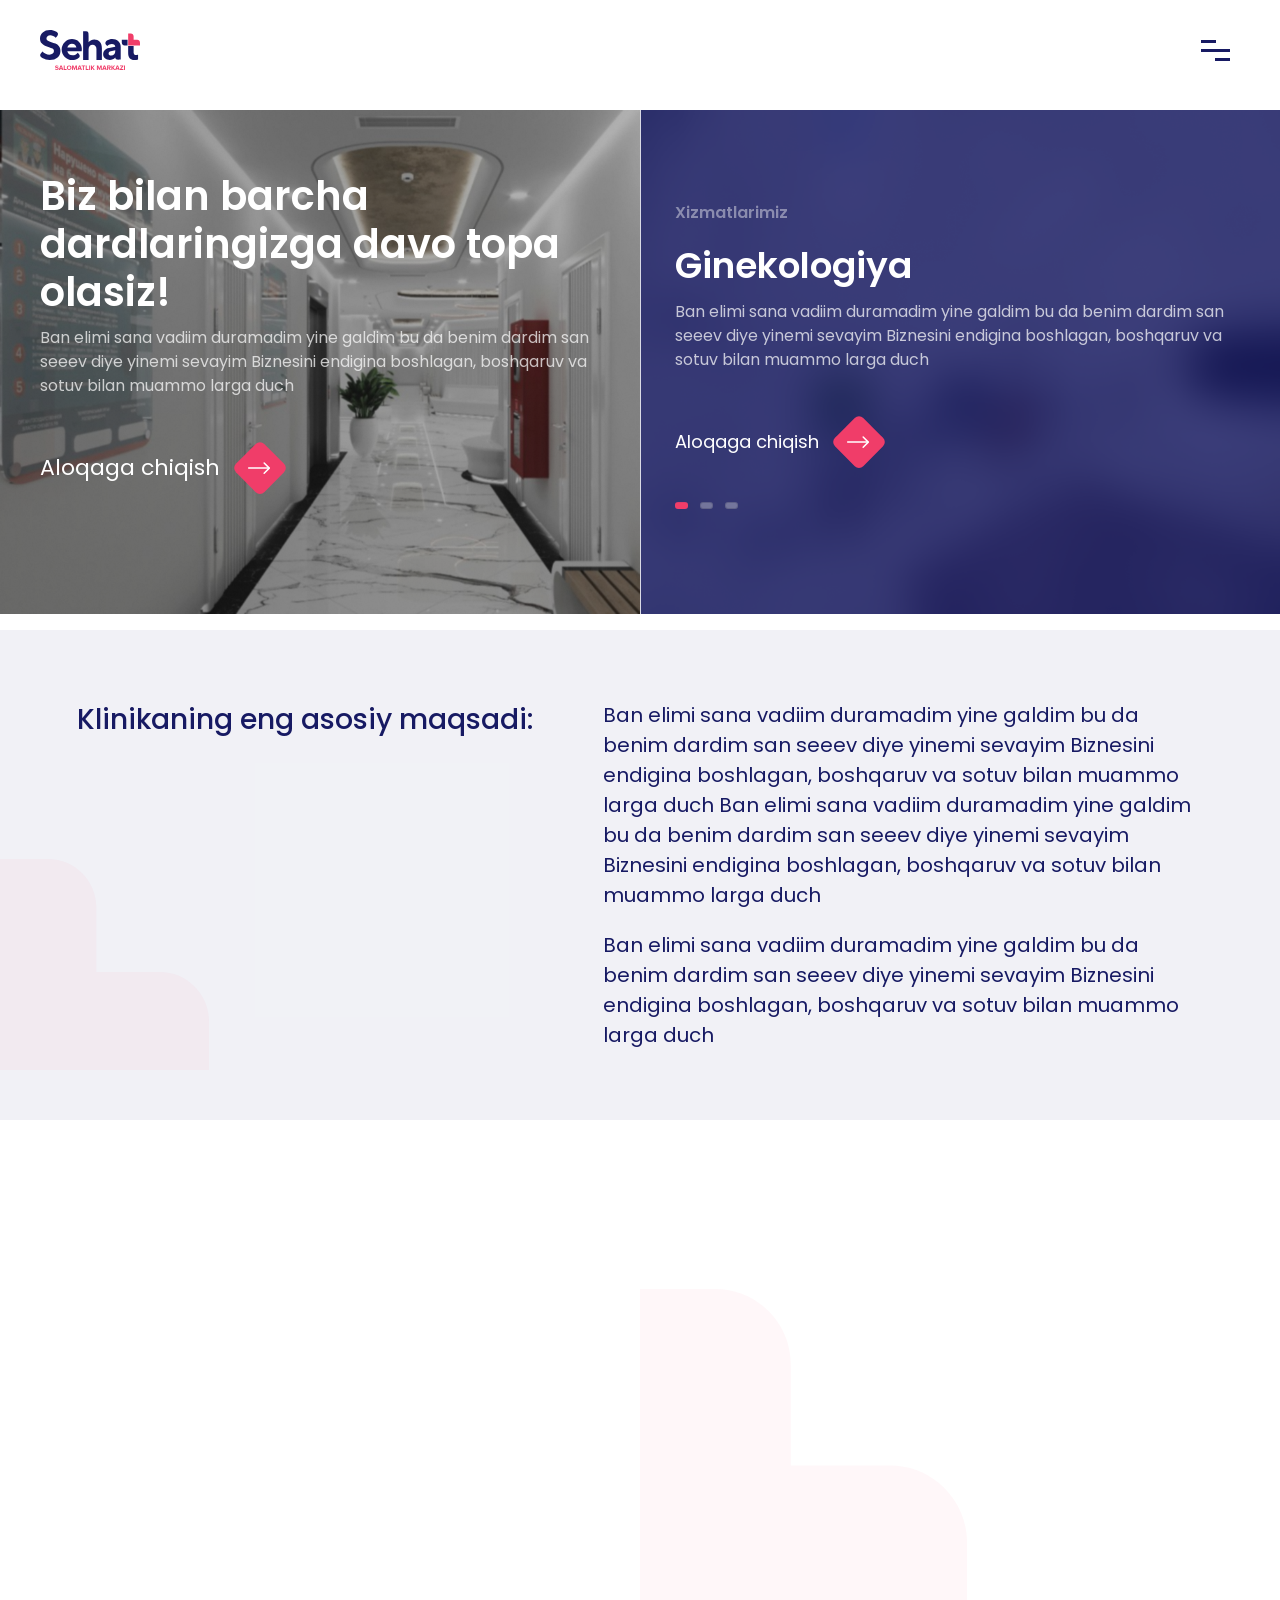
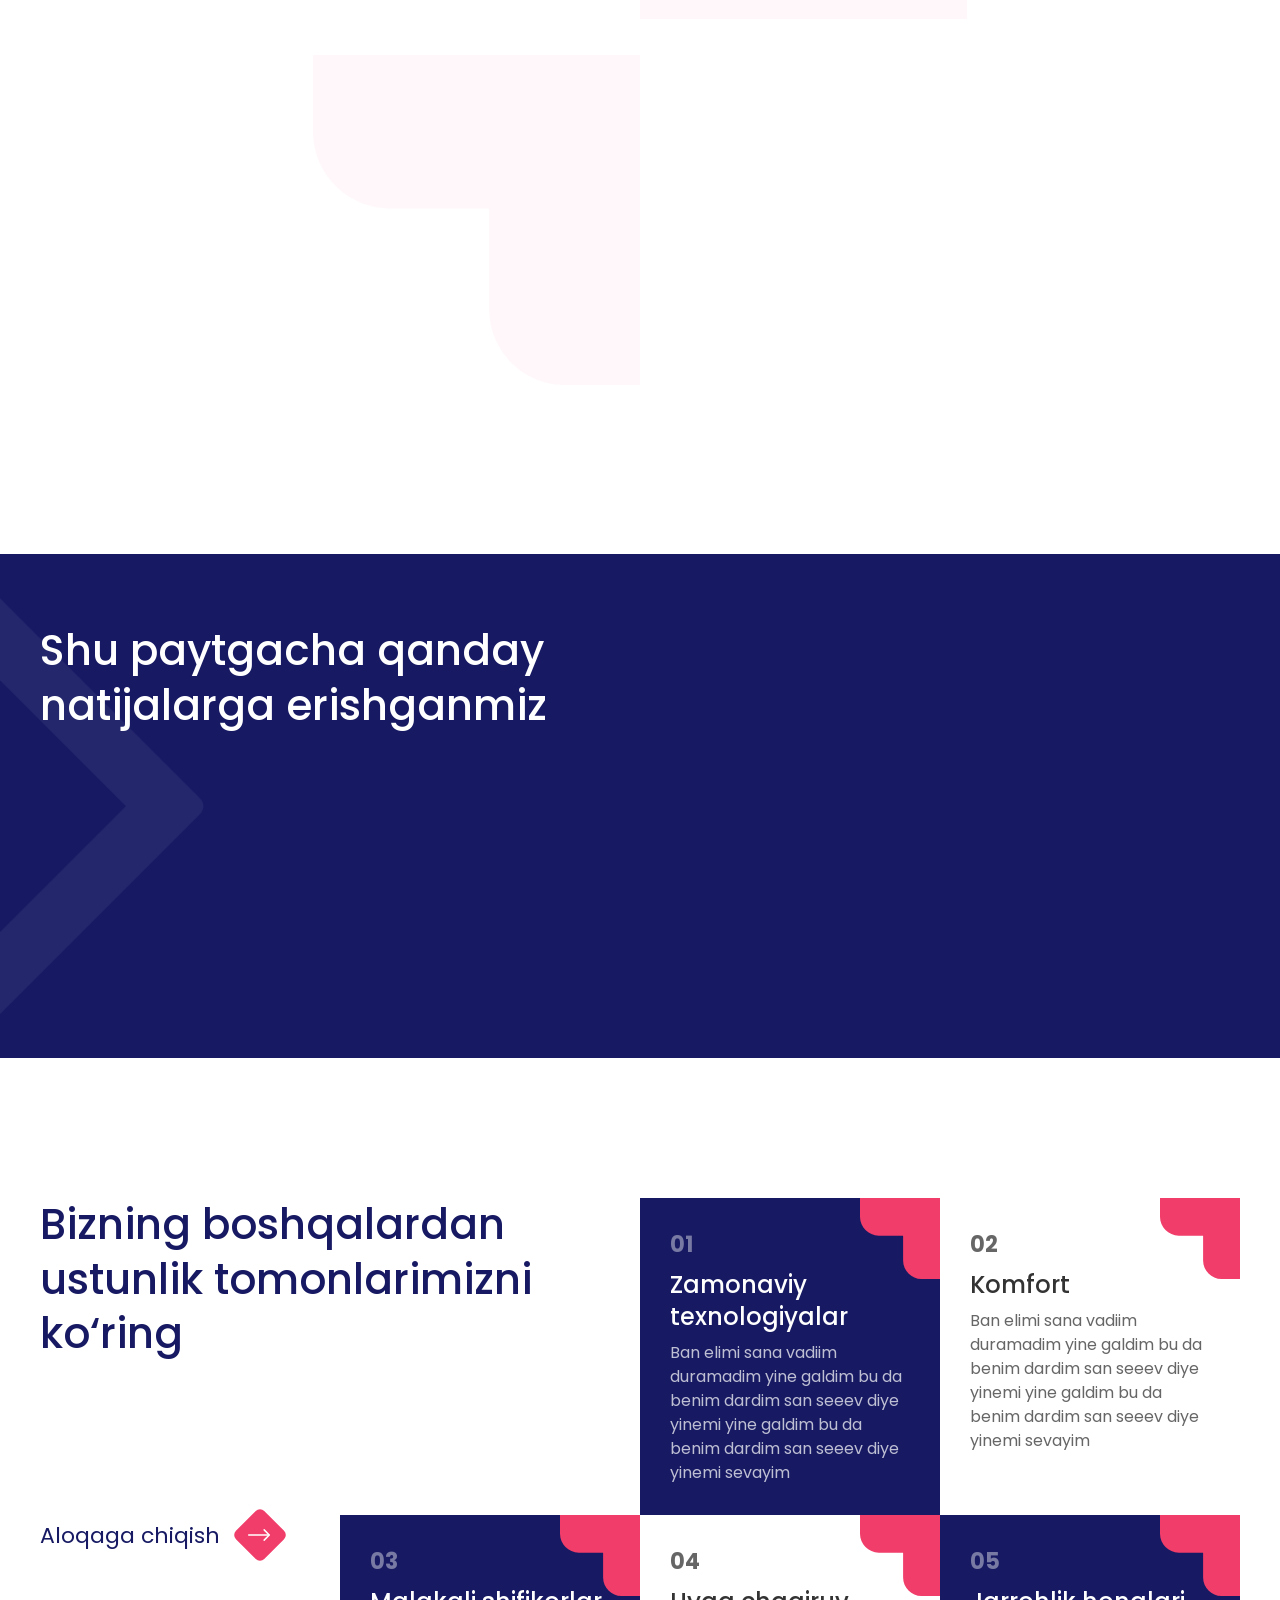
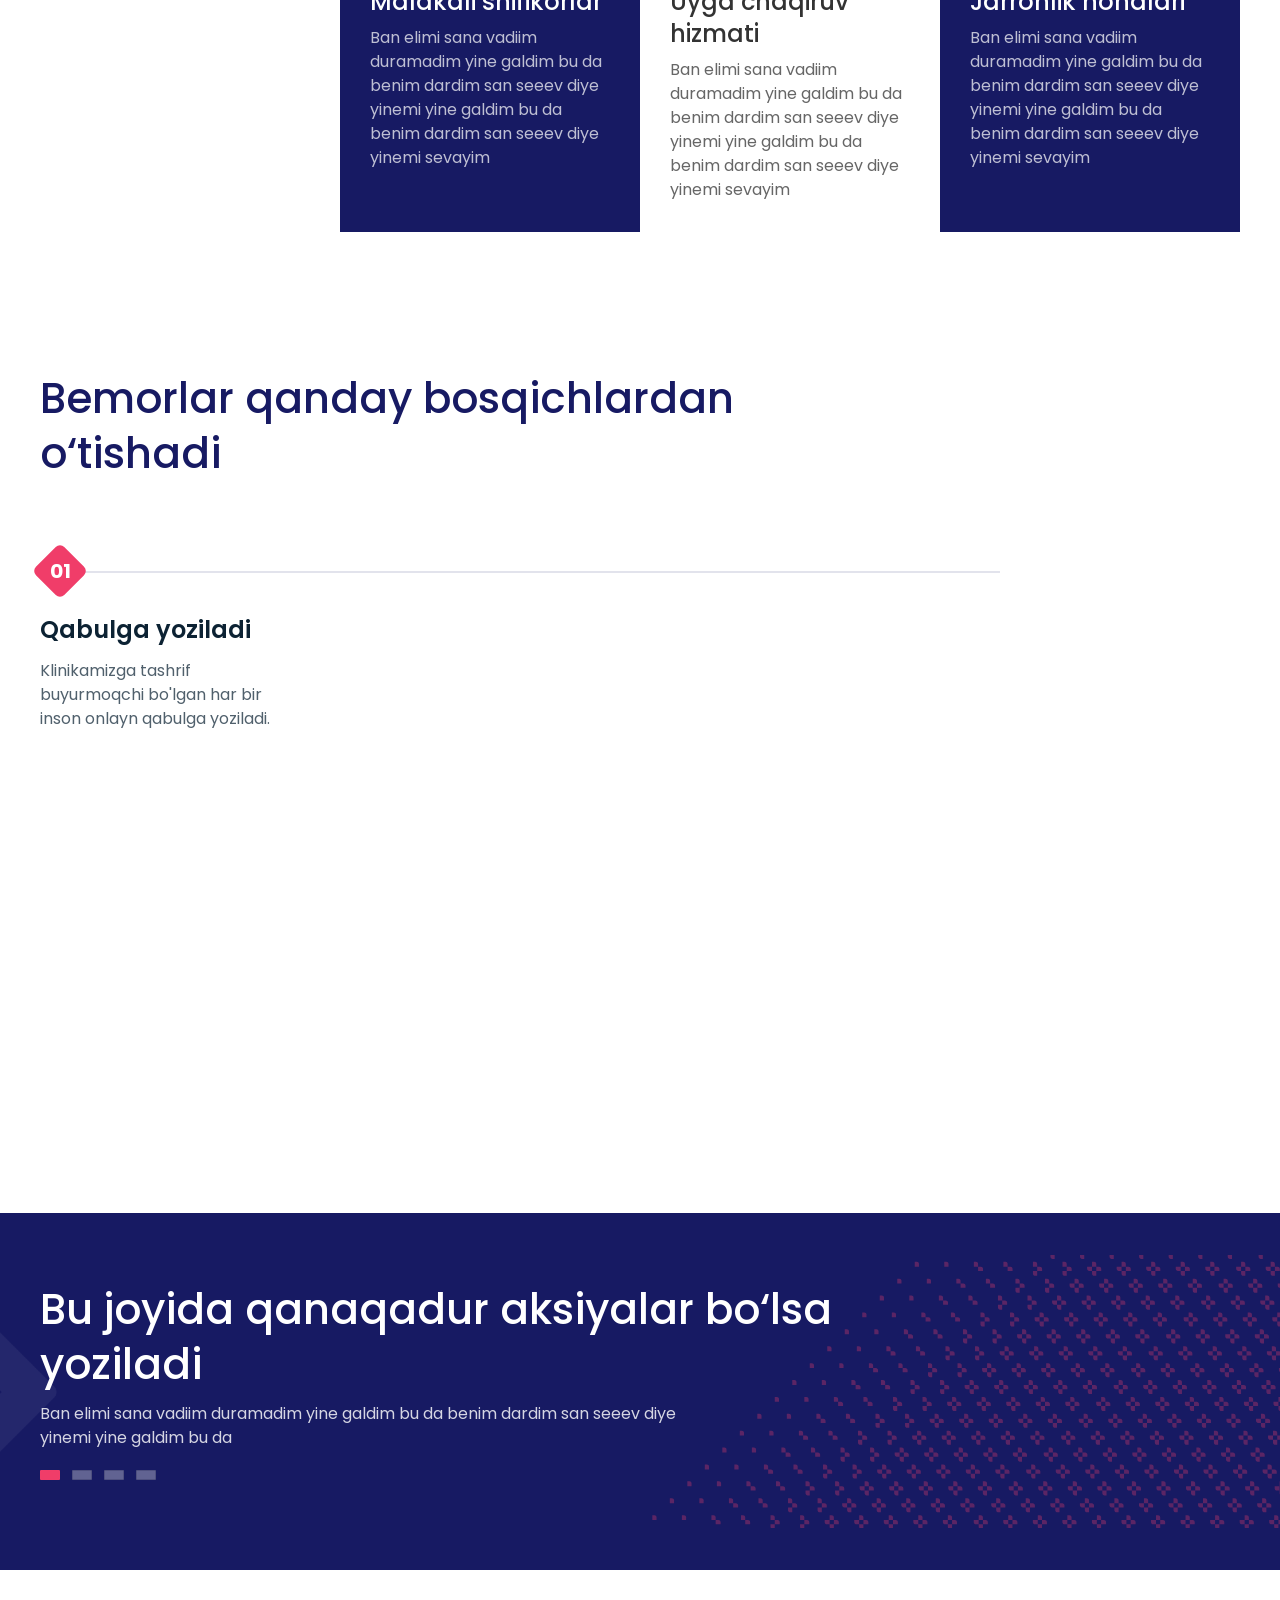
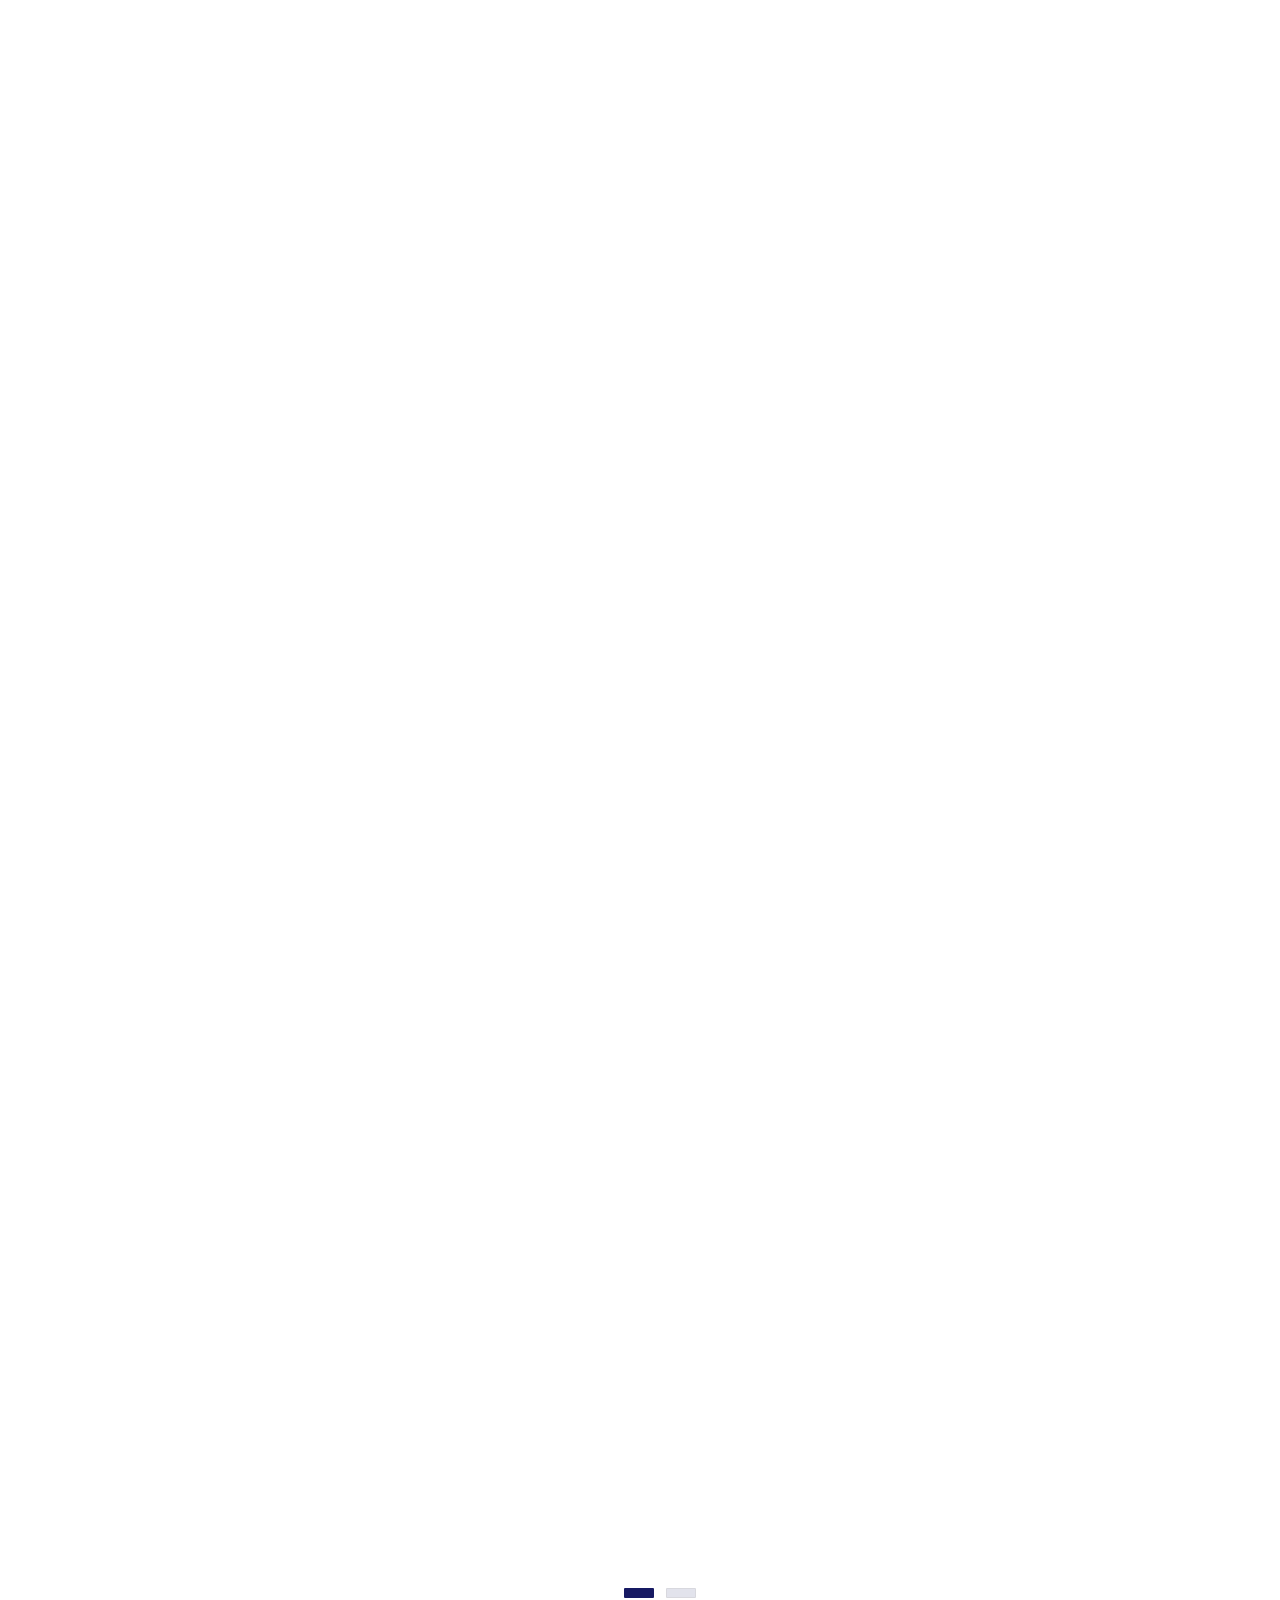
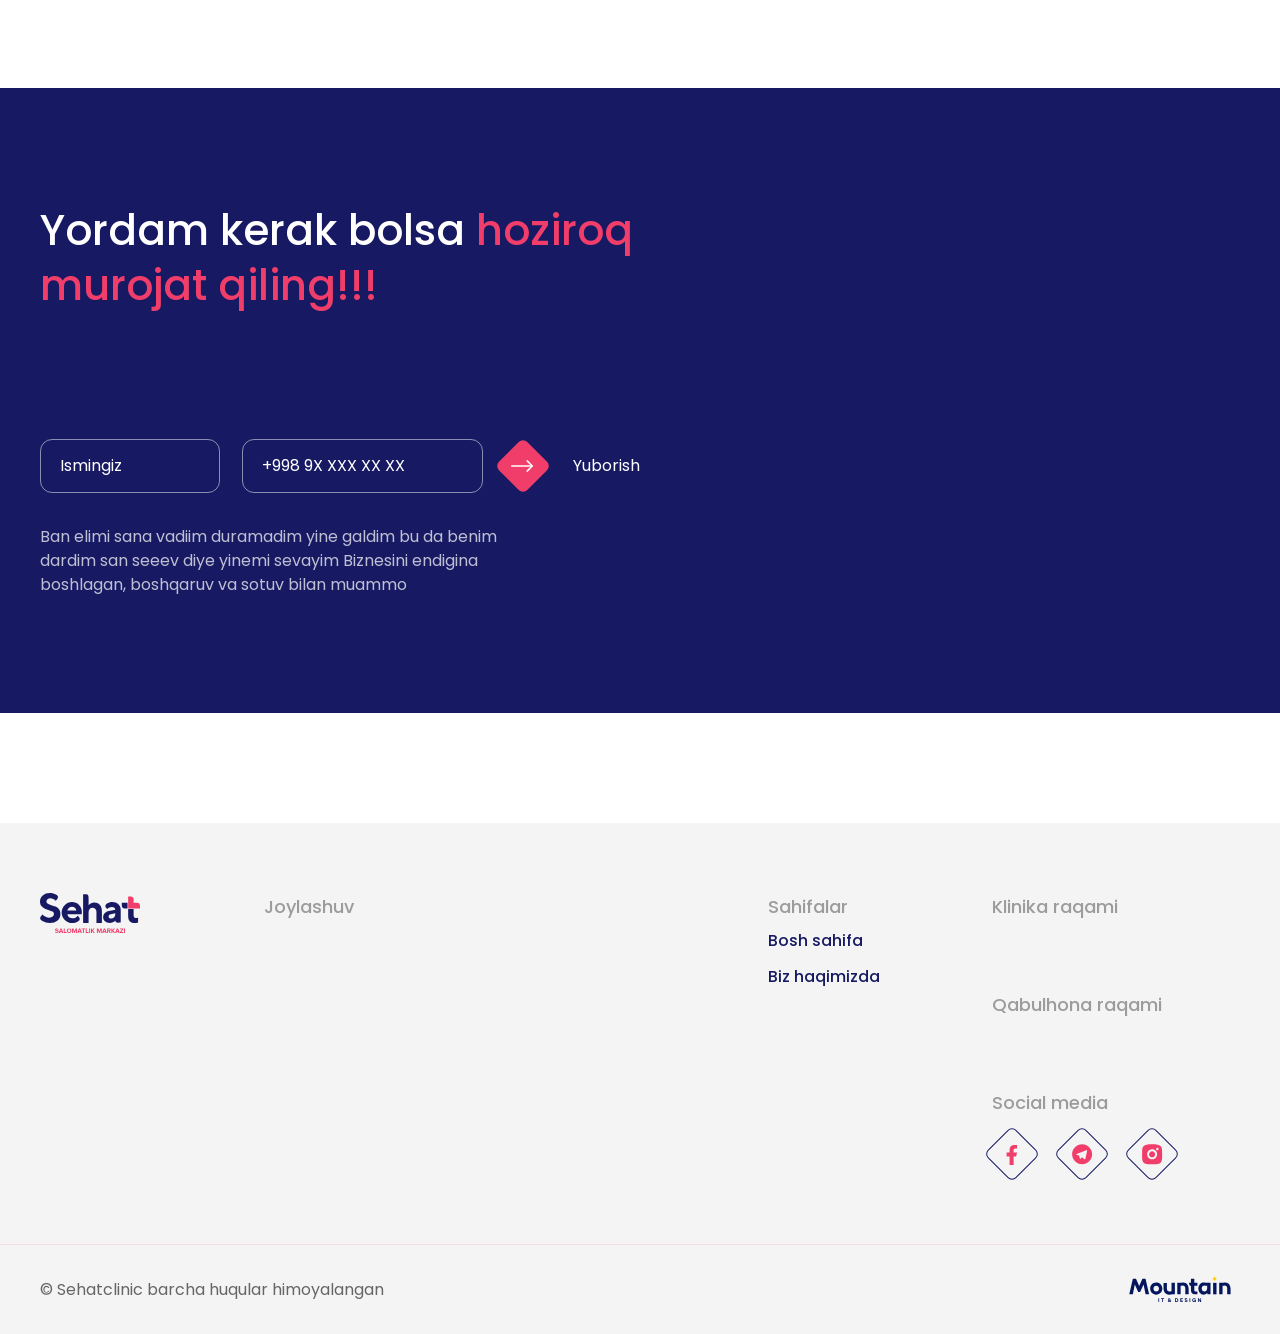
==== index.html @ 2d32bf68 "Added" ====
<!DOCTYPE html>
<html lang="en">

<head>
    <meta charset="UTF-8">
    <meta http-equiv="X-UA-Compatible" content="IE=edge" />
    <meta name="viewport" content="width=device-width, initial-scale=1.0" />
    <title>Sexat</title>

    <link rel="stylesheet" href="../assets/css/uikit.min.css" />
    <link rel="stylesheet" href="../assets/css/tailwind.css" />
    <link rel="stylesheet" href="../assets/css/custom.css">
    <link rel="icon" href="../assets/logo.svg">
    <link href="https://unpkg.com/aos@2.3.1/dist/aos.css" rel="stylesheet">
    <script defer src="https://unpkg.com/alpinejs@3.x.x/dist/cdn.min.js"></script>

</head>

<body>

    <div id="header"
        uk-sticky="show-on-up: true; animation: uk-animation-slide-top; sel-target: .header; cls-active: uk-navbar-sticky bg-[#fff] border-b-2 border-[#51648E] border-opacity-[0.22]; cls-inactive: uk-navbar-transparent z-[9]; top: 200;"
        class="navbar uk-sticky">
        <header class="header absolute top-0 left-0 w-full uk-navbar-transparent z-[9]">
            <div class="uk-container uk-container-large">
                <nav class="uk-flex uk-flex-between uk-flex-middle py-[30px]">
                    <div class="uk-navbar-left uk-padding-remove-left flex items-center space-x-[170px]">
                        <a href="index.html">
                            <img class="uk-animation-fade w-[100px]" src="../assets/images/icons/logo.svg" alt="Logo">
                        </a>
                    </div>

                    <div class="uk-navbar-right">
                        <div class="uk-hidden@l uk-first-column">
                            <div class="text-[#1d1d1b]">
                                <a href="javascript:void(0);" uk-toggle="target: #offcanvas-flip"
                                    class="text-[#1d1d1b] hover-link" aria-expanded="false">
                                    <svg width="49" height="41" viewBox="0 0 49 41" fill="none"
                                        xmlns="http://www.w3.org/2000/svg">
                                        <rect x="10" y="10" width="15" height="3" fill="#171A63" />
                                        <rect x="10" y="19" width="29" height="3" fill="#171A63" />
                                        <rect x="24" y="28" width="15" height="3" fill="#171A63" />
                                    </svg>
                                </a>
                            </div>

                            <div id="offcanvas-flip" uk-offcanvas="flip: true; overlay: true" class="uk-offcanvas">
                                <div class="uk-offcanvas-bar">

                                    <div class="uk-flex uk-flex-right">
                                        <button class="uk-offcanvas-close uk-icon uk-close" type="button" uk-close="">
                                            <svg xmlns="http://www.w3.org/2000/svg" viewBox="0 0 24 24" width="24"
                                                height="24">
                                                <path fill="none" d="M0 0h24v24H0z"></path>
                                                <path
                                                    d="M12 10.586l4.95-4.95 1.414 1.414-4.95 4.95 4.95 4.95-1.414 1.414-4.95-4.95-4.95 4.95-1.414-1.414 4.95-4.95-4.95-4.95L7.05 5.636z">
                                                </path>
                                            </svg>
                                            <svg width="14" height="14" viewBox="0 0 14 14"
                                                xmlns="http://www.w3.org/2000/svg">
                                                <line fill="none" stroke="#000" stroke-width="1.1" x1="1" y1="1" x2="13"
                                                    y2="13"></line>
                                                <line fill="none" stroke="#000" stroke-width="1.1" x1="13" y1="1" x2="1"
                                                    y2="13"></line>
                                            </svg></button>
                                    </div>

                                    <ul class="mt-[20px] items-end uk-flex-column uk-grid-small uk-text-uppercase uk-child-width-1-1 uk-grid uk-grid-stack"
                                        uk-grid=""
                                        uk-scrollspy="target: .animBottom; cls: uk-animation-slide-top-small; delay: 100; repeat: true">
                                        <li class="uk-flex uk-flex-right">
                                            <a href="index.html" class="font-400 animBottom"
                                                style="visibility: hidden;">
                                                Bosh sahifa
                                            </a>
                                        </li>
                                        <div>
                                            <hr class="border-none w-full h-[1px] bg-[#fff] bg-opacity-[0.06]">
                                        </div>
                                        <li class="uk-flex uk-flex-right">
                                            <a href="about.html" class="font-400 animBottom"
                                                style="visibility: hidden;">
                                                Biz haqimizda
                                            </a>
                                        </li>
                                        <div>
                                            <hr class="border-none w-full h-[1px] bg-[#fff] bg-opacity-[0.06]">
                                        </div>
                                        <li class="uk-flex uk-flex-right">
                                            <a href="service.html" class="font-400 animBottom"
                                                style="visibility: hidden;">
                                                Xizmatlarimiz
                                            </a>
                                        </li>
                                        <li class="uk-flex uk-flex-right">
                                            <a href="gallery.html" class="font-400 animBottom"
                                                style="visibility: hidden;">
                                                Galereya
                                            </a>
                                        </li>
                                        <div>
                                            <hr class="border-none w-full h-[1px] bg-[#fff] bg-opacity-[0.06]">
                                        </div>
                                        <li class="uk-flex uk-flex-right">
                                            <a href="contact.html" class="font-400 animBottom"
                                                style="visibility: hidden;">
                                                Kontaktlar
                                            </a>
                                        </li>
                                        <div>
                                            <hr class="border-none w-full h-[1px] bg-[#fff] bg-opacity-[0.06]">
                                        </div>
                                        <li class="uk-flex uk-flex-right">
                                            <ul class="uk-grid-small uk-flex-middle uk-grid uk-grid-stack" uk-grid="">
                                                <li class="text-[#fff]">
                                                    <a href="#" class="text-[#fff] font-400 hover-link animBottom"
                                                        style="visibility: hidden;">UZ</a>
                                                </li>
                                                <li>
                                                    <hr
                                                        class="border-none w-[1px] h-[16px] bg-[#fff] bg-opacity-[0.06]">
                                                </li>
                                                <li class="text-[#fff]">
                                                    <a href="#" class="text-[#fff] font-400 hover-link animBottom"
                                                        style="visibility: hidden;">RU</a>
                                                </li>
                                                <li>
                                                    <hr
                                                        class="border-none w-[1px] h-[16px] bg-[#fff] bg-opacity-[0.06]">
                                                </li>
                                                <li class="text-[#fff]">
                                                    <a href="#" class="text-[#fff] font-400 hover-link animBottom"
                                                        style="visibility: hidden;">EN</a>
                                                </li>
                                            </ul>
                                        </li>
                                    </ul>
                                </div>
                            </div>
                        </div>
                        <div>
                            <div class="text-[#1d1d1b]">
                                <a href="#modal-full" uk-toggle class="uk-visible@l">
                                    <svg width="49" height="41" viewBox="0 0 49 41" fill="none"
                                        xmlns="http://www.w3.org/2000/svg">
                                        <rect x="10" y="10" width="15" height="3" fill="#171A63" />
                                        <rect x="10" y="19" width="29" height="3" fill="#171A63" />
                                        <rect x="24" y="28" width="15" height="3" fill="#171A63" />
                                    </svg>
                                </a>
                                <div id="modal-full" class="uk-modal-full" uk-modal>
                                    <div class="uk-modal-dialog">
                                        <div class="uk-close-large">
                                            <button class="uk-modal-close-full uk-close-large" type="button" uk-close>
                                                <svg width="50" height="50" viewBox="0 0 14 14"
                                                    xmlns="http://www.w3.org/2000/svg">
                                                    <line fill="none" stroke="#fff" stroke-width="1.1" x1="1" y1="1"
                                                        x2="13" y2="13"></line>
                                                    <line fill="none" stroke="#fff" stroke-width="1.1" x1="13" y1="1"
                                                        x2="1" y2="13"></line>
                                                </svg>
                                            </button>
                                        </div>
                                        <div class="uk-grid-collapse uk-child-width-1-2@s uk-flex-middle" uk-grid>
                                            <div class="uk-background-cover"
                                                style="background-image: url('../assets/images/main/navbar.png');"
                                                uk-height-viewport></div>
                                            <div class="px-[100px] navigation">
                                                <div>
                                                    <a href="index.html">
                                                        <img src="../assets/images/icons/logo.svg" alt="icon">
                                                    </a>
                                                    <div class="uk-child-width-1-2 mt-[50px]" uk-grid>
                                                        <div>
                                                            <ul class="navigation__list space-y-[24px]">
                                                                <li>
                                                                    <a href="index.html"
                                                                        class="line-animation  nav-link active">
                                                                        Bosh sahifa
                                                                    </a>
                                                                </li>
                                                                <li>
                                                                    <a href="about.html"
                                                                        class="line-animation nav-link">
                                                                        Biz haqimizda
                                                                    </a>
                                                                </li>
                                                                <li>
                                                                    <a href="service.html"
                                                                        class="line-animation nav-link">
                                                                        Xizmatlarimiz
                                                                    </a>
                                                                </li>
                                                                <li>
                                                                    <a href="gallery.html"
                                                                        class="line-animation nav-link">
                                                                        Galereya
                                                                    </a>
                                                                </li>
                                                                <li>
                                                                    <a href="contact.html"
                                                                        class="line-animation nav-link">
                                                                        Kontaktlar
                                                                    </a>
                                                                </li>
                                                            </ul>
                                                        </div>
                                                        <div>
                                                            <div class="uk-inline">
                                                                <button
                                                                    class="uk-button bg-[#171A63] rounded-[40px] text-[#fff] flex items-center space-x-[8px] py-[5px]"
                                                                    type="button">
                                                                    <img src="../assets/images/icons/globus.svg"
                                                                        alt="globus">
                                                                    <span>Uzbek</span>
                                                                    <img src="../assets/images/icons/small-arrow-bottom.svg"
                                                                        alt="arrow">
                                                                </button>
                                                                <div uk-dropdown="mode: click" class="rounded-[20px]"
                                                                    style="min-width: 80px; width: 100%;">
                                                                    <ul
                                                                        class="flex flex-col items-center space-y-[12px]">
                                                                        <li>
                                                                            <a href="#"
                                                                                class="text-[#171A63] text-[18px] font-medium">
                                                                                RU
                                                                            </a>
                                                                        </li>
                                                                        <li>
                                                                            <a href="#"
                                                                                class="text-[#171A63] text-[18px] font-medium">
                                                                                UZ
                                                                            </a>
                                                                        </li>
                                                                    </ul>
                                                                </div>
                                                            </div>
                                                            <ul
                                                                class="mt-[20px] items-center socials__list flex flex-col rotate-90">
                                                                <li>
                                                                    <a href="#" class="group">
                                                                        <div
                                                                            class="icon icon-collapse border-[1.5px] border-[#171A63] flex items-center justify-center rounded-[6px] duration-150 rotate-45 text-[#F03D69] group-hover:text-[#fff]">
                                                                            <svg class="rotate-[-135deg] stroke-current fill-current"
                                                                                width="25" height="24"
                                                                                viewBox="0 0 25 24" fill="none"
                                                                                xmlns="http://www.w3.org/2000/svg">
                                                                                <path
                                                                                    d="M12.2651 2C14.9821 2 15.3211 2.01 16.3871 2.06C17.4521 2.11 18.1771 2.277 18.8151 2.525C19.4751 2.779 20.0311 3.123 20.5871 3.678C21.0956 4.1779 21.4891 4.78259 21.7401 5.45C21.9871 6.087 22.1551 6.813 22.2051 7.878C22.2521 8.944 22.2651 9.283 22.2651 12C22.2651 14.717 22.2551 15.056 22.2051 16.122C22.1551 17.187 21.9871 17.912 21.7401 18.55C21.4898 19.2178 21.0963 19.8226 20.5871 20.322C20.0871 20.8303 19.4824 21.2238 18.8151 21.475C18.1781 21.722 17.4521 21.89 16.3871 21.94C15.3211 21.987 14.9821 22 12.2651 22C9.54814 22 9.20914 21.99 8.14314 21.94C7.07814 21.89 6.35314 21.722 5.71514 21.475C5.04746 21.2245 4.44266 20.8309 3.94314 20.322C3.43454 19.8222 3.04107 19.2175 2.79014 18.55C2.54214 17.913 2.37514 17.187 2.32514 16.122C2.27814 15.056 2.26514 14.717 2.26514 12C2.26514 9.283 2.27514 8.944 2.32514 7.878C2.37514 6.812 2.54214 6.088 2.79014 5.45C3.04037 4.78218 3.43394 4.17732 3.94314 3.678C4.44281 3.16923 5.04756 2.77573 5.71514 2.525C6.35314 2.277 7.07714 2.11 8.14314 2.06C9.20914 2.013 9.54814 2 12.2651 2ZM12.2651 7C10.9391 7 9.66728 7.52678 8.7296 8.46447C7.79192 9.40215 7.26514 10.6739 7.26514 12C7.26514 13.3261 7.79192 14.5979 8.7296 15.5355C9.66728 16.4732 10.9391 17 12.2651 17C13.5912 17 14.863 16.4732 15.8007 15.5355C16.7384 14.5979 17.2651 13.3261 17.2651 12C17.2651 10.6739 16.7384 9.40215 15.8007 8.46447C14.863 7.52678 13.5912 7 12.2651 7ZM18.7651 6.75C18.7651 6.41848 18.6334 6.10054 18.399 5.86612C18.1646 5.6317 17.8467 5.5 17.5151 5.5C17.1836 5.5 16.8657 5.6317 16.6313 5.86612C16.3968 6.10054 16.2651 6.41848 16.2651 6.75C16.2651 7.08152 16.3968 7.39946 16.6313 7.63388C16.8657 7.8683 17.1836 8 17.5151 8C17.8467 8 18.1646 7.8683 18.399 7.63388C18.6334 7.39946 18.7651 7.08152 18.7651 6.75ZM12.2651 9C13.0608 9 13.8238 9.31607 14.3865 9.87868C14.9491 10.4413 15.2651 11.2044 15.2651 12C15.2651 12.7956 14.9491 13.5587 14.3865 14.1213C13.8238 14.6839 13.0608 15 12.2651 15C11.4695 15 10.7064 14.6839 10.1438 14.1213C9.58121 13.5587 9.26514 12.7956 9.26514 12C9.26514 11.2044 9.58121 10.4413 10.1438 9.87868C10.7064 9.31607 11.4695 9 12.2651 9Z" />
                                                                            </svg>

                                                                        </div>
                                                                    </a>
                                                                </li>
                                                                <li>
                                                                    <a href="#" class="group">
                                                                        <div
                                                                            class="icon icon-collapse border-[1.5px] border-[#171A63] flex items-center justify-center rounded-[6px] duration-150 rotate-45 text-[#F03D69] group-hover:text-[#229ED9]">
                                                                            <svg class="rotate-[-135deg] stroke-current fill-current"
                                                                                width="25" height="24"
                                                                                viewBox="0 0 25 24" fill="none"
                                                                                xmlns="http://www.w3.org/2000/svg">
                                                                                <path
                                                                                    d="M12.2651 22C6.74214 22 2.26514 17.523 2.26514 12C2.26514 6.477 6.74214 2 12.2651 2C17.7881 2 22.2651 6.477 22.2651 12C22.2651 17.523 17.7881 22 12.2651 22ZM9.15514 13.17L9.16814 13.163L10.0381 16.033C10.1501 16.344 10.3041 16.4 10.4911 16.374C10.6791 16.349 10.7781 16.248 10.9011 16.13L12.0891 14.982L14.6391 16.87C15.1051 17.127 15.4401 16.994 15.5561 16.438L17.2131 8.616C17.3961 7.888 17.0761 7.596 16.5111 7.828L6.77814 11.588C6.11414 11.854 6.11814 12.226 6.65814 12.391L9.15514 13.171V13.17Z" />
                                                                            </svg>

                                                                        </div>
                                                                    </a>
                                                                </li>
                                                                <li>
                                                                    <a href="#" class="group">
                                                                        <div
                                                                            class="icon icon-collapse border-[1.5px] border-[#171A63] flex items-center justify-center rounded-[6px] duration-150 rotate-45 text-[#F03D69] group-hover:text-[#4267B2]">
                                                                            <svg class="rotate-[-135deg] stroke-current fill-current"
                                                                                width="25" height="25"
                                                                                viewBox="0 0 25 25" fill="none"
                                                                                xmlns="http://www.w3.org/2000/svg">
                                                                                <path
                                                                                    d="M14.0884 14.3232H16.5884L17.5884 10.3232H14.0884V8.32324C14.0884 7.29324 14.0884 6.32324 16.0884 6.32324H17.5884V2.96324C17.2624 2.92024 16.0314 2.82324 14.7314 2.82324C12.0164 2.82324 10.0884 4.48024 10.0884 7.52324V10.3232H7.08838V14.3232H10.0884V22.8232H14.0884V14.3232Z" />
                                                                            </svg>
                                                                        </div>
                                                                    </a>
                                                                </li>
                                                            </ul>
                                                        </div>
                                                    </div>
                                                    <div class="flex items-center space-x-[40px]">
                                                        <a href="#" class="text-[#171A63] text-[22px]">Aloqaga
                                                            chiqish</a>
                                                        <a href="#" class="text-[#171A63] text-[22px]">Qabulga
                                                            yozilish</a>
                                                    </div>
                                                    <div class="mt-[50px]">
                                                        <p class="text-[#F03D69] font-medium text-sm uppercase">BIZ
                                                            QAYERDA JOYLASHGANMIZ</p>
                                                        <a href="#" class="text-xl font-medium text-[#171A63] mt-[4px]">
                                                            Toshkent shahar Chillonzor tumani 25 daha 30 uy da
                                                            joylashgan
                                                        </a>
                                                    </div>
                                                </div>
                                            </div>
                                        </div>
                                    </div>
                                </div>
                            </div>

                            <div id="offcanvas-flip" uk-offcanvas="flip: true; overlay: true"
                                class="uk-offcanvas uk-hidden">
                                <div class="uk-offcanvas-bar mobile-navbar">
                                    <div class="uk-flex uk-flex-right">
                                        <button class="uk-offcanvas-close uk-icon uk-close" type="button" uk-close>
                                            <svg xmlns="http://www.w3.org/2000/svg" viewBox="0 0 24 24" width="34"
                                                height="34">
                                                <path fill="none" d="M0 0h24v24H0z"></path>
                                                <path
                                                    d="M12 10.586l4.95-4.95 1.414 1.414-4.95 4.95 4.95 4.95-1.414 1.414-4.95-4.95-4.95 4.95-1.414-1.414 4.95-4.95-4.95-4.95L7.05 5.636z">
                                                </path>
                                            </svg>
                                            <svg width="14" height="14" viewBox="0 0 14 14"
                                                xmlns="http://www.w3.org/2000/svg">
                                                <line fill="none" stroke="#000" stroke-width="1.1" x1="1" y1="1" x2="13"
                                                    y2="13"></line>
                                                <line fill="none" stroke="#000" stroke-width="1.1" x1="13" y1="1" x2="1"
                                                    y2="13"></line>
                                            </svg></button>
                                    </div>

                                    <div class="bg-[#fff] content-wrapper">
                                        <div class="uk-padding-large">
                                            <div class="uk-padding-large">
                                                <a href="index.html">
                                                    <img src="../assets/images/icons/logo.svg" alt="logo">
                                                </a>
                                                <div>
                                                    <div class="uk-margin-large-top">
                                                        <ul class="flex flex-col">
                                                            <li>
                                                                <a href="index.html">Bosh sahifa</a>
                                                            </li>
                                                            <li>
                                                                <a href="index.html">Biz haqimizda</a>
                                                            </li>
                                                            <li>
                                                                <a href="index.html">Xizmatlarimiz</a>
                                                            </li>
                                                            <li>
                                                                <a href="gallery.html">Galereya</a>
                                                            </li>
                                                            <li>
                                                                <a href="index.html">Kontaktlar</a>
                                                            </li>
                                                        </ul>
                                                    </div>
                                                    <div class="uk-inline">
                                                        <button class="uk-button uk-button-default"
                                                            type="button">Click</button>
                                                        <div uk-dropdown="mode: click">Lorem ipsum dolor sit amet,
                                                            consectetur adipiscing elit, sed do eiusmod tempor
                                                            incididunt.</div>
                                                    </div>
                                                </div>
                                            </div>
                                        </div>
                                    </div>
                                </div>
                            </div>
                        </div>
                    </div>
                </nav>
            </div>
        </header>
    </div>

    <main
        class="main-section mt-[50px] sm:mt-[60px] md:mt-[40px] uk-section uk-position-relative uk-overflow-hidden z-[1] relative uk-padding-remove-bottom">
        <div>
            <ul uk-scrollspy="target: .animation; cls: uk-animation-slide-top-medium; delay: 100; repeat: true">
                <li class="uk-height-1-1 uk-cover-container min-h-[100vh]" style="min-height: 520px !important;">
                    <div class="uk-child-width-1-2@l uk-grid-collapse uk-grid-match uk-visible@s" uk-grid>
                        <div>
                            <img class="h-full w-full" src="../assets/images/main/main-img.png" alt="img"
                                uk-scrollspy="cls: uk-animation-slide-left;">
                        </div>
                        <div class="uk-visible@l">
                            <img src="../assets/images/main/main-img-2.png" alt="img"
                                uk-scrollspy="cls: uk-animation-slide-right;">
                        </div>
                    </div>
                    <div
                        class="main-contents-wrapper uk-container uk-container-large uk-margin-remove-left left-1/2 top-1/2 absolute -translate-x-1/2 -translate-y-1/2 w-full">
                        <div class="uk-container uk-container-large relative uk-margin-remove-left">

                            <div class="content uk-child-width-1-2@l uk-flex-middle uk-grid-large relative z-[2]"
                                uk-grid>
                                <div>
                                    <h1 class="title text-white font-[600] animation">
                                        Biz bilan barcha
                                        dardlaringizga davo
                                        topa olasiz!
                                    </h1>
                                    <p class="text-[#fff] text-opacity-[0.72] mt-[10px] animation">
                                        Ban elimi sana vadiim duramadim yine galdim bu da benim dardim san
                                        seeev diye yinemi sevayim Biznesini endigina boshlagan, boshqaruv va
                                        sotuv bilan muammo larga duch
                                    </p>
                                    <div class="mt-[50px] text-[#fff] inline-block animation">
                                        <a href="#" class="flex items-center text-[#fff] text-[22px] group">
                                            <span>Aloqaga chiqish</span>
                                            <div class="ml-[20px] group-hover:ml-[30px] duration-300">
                                                <div
                                                    class="w-[40px] h-[40px] bg-[#F03D69] rounded-[6px] rotate-45 flex items-center justify-center">
                                                    <img class="-rotate-45" src="../assets/images/icons/arrow.svg"
                                                        alt="">
                                                </div>
                                            </div>
                                        </a>
                                    </div>
                                </div>
                                <div class="mt-[50px] uk-visible@l main__main-section-right">
                                    <div uk-slider="autoplay: true">

                                        <div class="uk-position-relative uk-visible-toggle" tabindex="-1">

                                            <ul class="uk-slider-items uk-child-width-1-1 uk-grid py-[20px]">
                                                <li>
                                                    <div>
                                                        <p class="text-[#fff] font-[600] text-opacity-[0.42]">
                                                            Xizmatlarimiz</p>
                                                        <h2 class="text-[#fff] font-[600] text-[36px] mt-[18px]">
                                                            Ginekologiya</h2>
                                                        <p class="text-[#fff] text-opacity-[0.72] mt-[10px]">
                                                            Ban elimi sana vadiim duramadim yine galdim bu da benim
                                                            dardim
                                                            san
                                                            seeev diye yinemi sevayim Biznesini endigina boshlagan,
                                                            boshqaruv va
                                                            sotuv bilan muammo larga duch
                                                        </p>
                                                        <div class="mt-[50px] text-[#fff] inline-block">
                                                            <a href="#"
                                                                class="flex items-center text-[#fff] text-[18px] group">
                                                                <span>Aloqaga chiqish</span>
                                                                <div
                                                                    class="ml-[20px] group-hover:ml-[30px] duration-300">
                                                                    <div
                                                                        class="w-[40px] h-[40px] bg-[#F03D69] rounded-[6px] rotate-45 flex items-center justify-center">
                                                                        <img class="-rotate-45"
                                                                            src="../assets/images/icons/arrow.svg"
                                                                            alt="">
                                                                    </div>
                                                                </div>
                                                            </a>
                                                        </div>
                                                    </div>
                                                </li>
                                                <li>
                                                    <div>
                                                        <p class="text-[#fff] font-[600] text-opacity-[0.42]">
                                                            Xizmatlarimiz</p>
                                                        <h2 class="text-[#fff] font-[600] text-[36px] mt-[18px]">
                                                            Ginekologiya</h2>
                                                        <p class="text-[#fff] text-opacity-[0.72] mt-[10px]">
                                                            Ban elimi sana vadiim duramadim yine galdim bu da benim
                                                            dardim
                                                            san
                                                            seeev diye yinemi sevayim Biznesini endigina boshlagan,
                                                            boshqaruv va
                                                            sotuv bilan muammo larga duch
                                                        </p>
                                                        <div class="mt-[50px] text-[#fff] inline-block">
                                                            <a href="#"
                                                                class="flex items-center text-[#fff] text-[18px] group">
                                                                <span>Aloqaga chiqish</span>
                                                                <div
                                                                    class="ml-[20px] group-hover:ml-[30px] duration-300">
                                                                    <div
                                                                        class="w-[40px] h-[40px] bg-[#F03D69] rounded-[6px] rotate-45 flex items-center justify-center">
                                                                        <img class="-rotate-45"
                                                                            src="../assets/images/icons/arrow.svg"
                                                                            alt="">
                                                                    </div>
                                                                </div>
                                                            </a>
                                                        </div>
                                                    </div>
                                                </li>
                                                <li>
                                                    <div>
                                                        <p class="text-[#fff] font-[600] text-opacity-[0.42]">
                                                            Xizmatlarimiz</p>
                                                        <h2 class="text-[#fff] font-[600] text-[36px] mt-[18px]">
                                                            Ginekologiya</h2>
                                                        <p class="text-[#fff] text-opacity-[0.72] mt-[10px]">
                                                            Ban elimi sana vadiim duramadim yine galdim bu da benim
                                                            san
                                                            seeev diye yinemi sevayim Biznesini endigina boshlagan,
                                                            boshqaruv va
                                                            sotuv bilan muammo larga duch
                                                        </p>
                                                        <div class="mt-[50px] text-[#fff] inline-block">
                                                            <a href="#"
                                                                class="flex items-center text-[#fff] text-[18px] group">
                                                                <span>Aloqaga chiqish</span>
                                                                <div
                                                                    class="ml-[20px] group-hover:ml-[30px] duration-300">
                                                                    <div
                                                                        class="w-[40px] h-[40px] bg-[#F03D69] rounded-[6px] rotate-45 flex items-center justify-center">
                                                                        <img class="-rotate-45"
                                                                            src="../assets/images/icons/arrow.svg"
                                                                            alt="">
                                                                    </div>
                                                                </div>
                                                            </a>
                                                        </div>
                                                    </div>
                                                </li>
                                            </ul>

                                        </div>

                                        <ul class="uk-slider-nav uk-dotnav uk-flex-center uk-margin"></ul>

                                    </div>
                                </div>
                            </div>

                        </div>
                    </div>
                </li>
            </ul>
        </div>

        <img class="absolute right-0 top-[100px] z-[-1]" src="../assets/images/icons/vector.svg" alt="">
    </main>


    <section class="uk-section relative overflow-hidden" style="background: rgba(23, 26, 99, 0.06);">
        <div class="uk-container uk-container-large">
            <div class="flex justify-center lg:space-x-[30px] xl:space-x-[70px] flex-col lg:flex-row">
                <div uk-scrollspy="cls: uk-animation-slide-left; delay: 300;">
                    <h4 class="text-[#171A63] text-[28px] font-medium">Klinikaning eng asosiy maqsadi:</h4>
                </div>
                <div class="lg:w-[600px] mt-[22px] lg:mt-0" uk-scrollspy="cls: uk-animation-slide-right; delay: 300;">
                    <p class="text-[20px] font-[300] text-[#171A63]">
                        Ban elimi sana vadiim duramadim yine galdim bu da benim dardim san seeev diye yinemi sevayim
                        Biznesini endigina boshlagan, boshqaruv va sotuv bilan muammo larga duch Ban elimi sana vadiim
                        duramadim yine galdim
                        bu da benim dardim san seeev diye yinemi sevayim Biznesini endigina boshlagan, boshqaruv va
                        sotuv bilan muammo larga duch
                    </p>
                    <p class="text-[20px] font-[300] text-[#171A63] mt-[20px]">
                        Ban elimi sana vadiim duramadim yine galdim bu da benim dardim san seeev diye yinemi sevayim
                        Biznesini endigina boshlagan, boshqaruv va sotuv bilan muammo larga duch
                    </p>
                </div>
            </div>
        </div>
        <img class="absolute left-0 bottom-[50px] uk-visible@s" src="../assets/images/icons/pattern.svg" alt="pattern">
    </section>

    <section class="uk-section overflow-hidden">
        <div class="uk-container uk-container-large relative">
            <div class="uk-child-width-1-2@l relative z-[2]" uk-grid>
                <div uk-scrollspy="target: .animate; cls: uk-animation-slide-top; delay: 300; repeat: true">
                    <h2 class="title-2 animate">Bizning barcha xizmatlarimiz</h2>
                    <p class="paragraph lg:w-[500px] animate">Ban elimi sana vadiim duramadim yine galdim
                        bu da benim dardim san seeev diye yinemi sevayim Biznesini endigina boshlagan, boshqaruv va
                        sotuv bilan muammo
                    </p>
                </div>
                <div uk-scrollspy="target: .animate; cls: uk-animation-fade; delay: 100; repeat: true">
                    <ul>
                        <li class="border-b border-[#171A63] py-[15px] sm:py-[30px] animate">
                            <a href="#" class="flex items-center justify-between group">
                                <div class="w-[80%] sm:w-[70%]">
                                    <h3 class="title-3">Urologiya</h3>
                                    <p class="paragraph mt-[12px]">Ban elimi sana vadiim duramadim yine galdim bu da
                                        benim dardim
                                        san seeev diye
                                        yinemi </p>
                                </div>
                                <div>
                                    <div
                                        class="w-[40px] h-[40px] group-hover:bg-[#F03D69] text-[#171A63] duration-200 group-hover:text-[#fff] rounded-[6px] rotate-45 flex items-center justify-center">
                                        <svg class="stroke-current -rotate-45" width="26" height="22"
                                            viewBox="0 0 26 22" fill="none" xmlns="http://www.w3.org/2000/svg">
                                            <path d="M17.1599 5.90112L22.2587 10.9999L17.1599 16.0987"
                                                stroke-width="1.5" stroke-miterlimit="10" stroke-linecap="round"
                                                stroke-linejoin="round" />
                                            <path d="M1.67871 11L21.8387 11" stroke-width="1.5" stroke-miterlimit="10"
                                                stroke-linecap="round" stroke-linejoin="round" />
                                        </svg>
                                    </div>
                                </div>
                            </a>
                        </li>
                        <li class="border-b border-[#171A63] py-[15px] sm:py-[30px] animate">
                            <a href="#" class="flex items-center justify-between group">
                                <div class="w-[80%] sm:w-[70%]">
                                    <h3 class="title-3">Ginekologiya</h3>
                                    <p class="paragraph mt-[12px]">Ban elimi sana vadiim duramadim yine galdim bu da
                                        benim dardim
                                        san seeev diye
                                        yinemi </p>
                                </div>
                                <div>
                                    <div
                                        class="w-[40px] h-[40px] group-hover:bg-[#F03D69] text-[#171A63] duration-200 group-hover:text-[#fff] rounded-[6px] rotate-45 flex items-center justify-center">
                                        <svg class="stroke-current -rotate-45" width="26" height="22"
                                            viewBox="0 0 26 22" fill="none" xmlns="http://www.w3.org/2000/svg">
                                            <path d="M17.1599 5.90112L22.2587 10.9999L17.1599 16.0987"
                                                stroke-width="1.5" stroke-miterlimit="10" stroke-linecap="round"
                                                stroke-linejoin="round" />
                                            <path d="M1.67871 11L21.8387 11" stroke-width="1.5" stroke-miterlimit="10"
                                                stroke-linecap="round" stroke-linejoin="round" />
                                        </svg>
                                    </div>
                                </div>
                            </a>
                        </li>
                        <li class="border-b border-[#171A63] py-[15px] sm:py-[30px] animate">
                            <a href="#" class="flex items-center justify-between group">
                                <div class="w-[80%] sm:w-[70%]">
                                    <h3 class="title-3">Stomatologiya</h3>
                                    <p class="paragraph mt-[12px]">Ban elimi sana vadiim duramadim yine galdim bu da
                                        benim dardim
                                        san seeev diye
                                        yinemi </p>
                                </div>
                                <div>
                                    <div
                                        class="w-[40px] h-[40px] group-hover:bg-[#F03D69] text-[#171A63] duration-200 group-hover:text-[#fff] rounded-[6px] rotate-45 flex items-center justify-center">
                                        <svg class="stroke-current -rotate-45" width="26" height="22"
                                            viewBox="0 0 26 22" fill="none" xmlns="http://www.w3.org/2000/svg">
                                            <path d="M17.1599 5.90112L22.2587 10.9999L17.1599 16.0987"
                                                stroke-width="1.5" stroke-miterlimit="10" stroke-linecap="round"
                                                stroke-linejoin="round" />
                                            <path d="M1.67871 11L21.8387 11" stroke-width="1.5" stroke-miterlimit="10"
                                                stroke-linecap="round" stroke-linejoin="round" />
                                        </svg>
                                    </div>
                                </div>
                            </a>
                        </li>
                        <li class="border-b border-[#171A63] py-[15px] sm:py-[30px] animate">
                            <a href="#" class="flex items-center justify-between group">
                                <div class="w-[80%] sm:w-[70%]">
                                    <h3 class="title-3">Lab</h3>
                                    <p class="paragraph mt-[12px]">Ban elimi sana vadiim duramadim yine galdim bu da
                                        benim dardim
                                        san seeev diye
                                        yinemi </p>
                                </div>
                                <div>
                                    <div
                                        class="w-[40px] h-[40px] group-hover:bg-[#F03D69] text-[#171A63] duration-200 group-hover:text-[#fff] rounded-[6px] rotate-45 flex items-center justify-center">
                                        <svg class="stroke-current -rotate-45" width="26" height="22"
                                            viewBox="0 0 26 22" fill="none" xmlns="http://www.w3.org/2000/svg">
                                            <path d="M17.1599 5.90112L22.2587 10.9999L17.1599 16.0987"
                                                stroke-width="1.5" stroke-miterlimit="10" stroke-linecap="round"
                                                stroke-linejoin="round" />
                                            <path d="M1.67871 11L21.8387 11" stroke-width="1.5" stroke-miterlimit="10"
                                                stroke-linecap="round" stroke-linejoin="round" />
                                        </svg>
                                    </div>
                                </div>
                            </a>
                        </li>
                        <li class="border-b border-[#171A63] py-[15px] sm:py-[30px] animate">
                            <a href="#" class="flex items-center justify-between group">
                                <div class="w-[80%] sm:w-[70%]">
                                    <h3 class="title-3">Proktologiya</h3>
                                    <p class="paragraph mt-[12px]">Ban elimi sana vadiim duramadim yine galdim bu da
                                        benim dardim
                                        san seeev diye
                                        yinemi </p>
                                </div>
                                <div>
                                    <div
                                        class="w-[40px] h-[40px] group-hover:bg-[#F03D69] text-[#171A63] duration-200 group-hover:text-[#fff] rounded-[6px] rotate-45 flex items-center justify-center">
                                        <svg class="stroke-current -rotate-45" width="26" height="22"
                                            viewBox="0 0 26 22" fill="none" xmlns="http://www.w3.org/2000/svg">
                                            <path d="M17.1599 5.90112L22.2587 10.9999L17.1599 16.0987"
                                                stroke-width="1.5" stroke-miterlimit="10" stroke-linecap="round"
                                                stroke-linejoin="round" />
                                            <path d="M1.67871 11L21.8387 11" stroke-width="1.5" stroke-miterlimit="10"
                                                stroke-linecap="round" stroke-linejoin="round" />
                                        </svg>
                                    </div>
                                </div>
                            </a>
                        </li>
                        <li class="border-b border-[#171A63] py-[15px] sm:py-[30px] animate">
                            <a href="#" class="flex items-center justify-between group">
                                <div class="w-[80%] sm:w-[70%]">
                                    <h3 class="title-3">Flebologiya</h3>
                                    <p class="paragraph mt-[12px]">Ban elimi sana vadiim duramadim yine galdim bu da
                                        benim dardim
                                        san seeev diye
                                        yinemi </p>
                                </div>
                                <div>
                                    <div
                                        class="w-[40px] h-[40px] group-hover:bg-[#F03D69] text-[#171A63] duration-200 group-hover:text-[#fff] rounded-[6px] rotate-45 flex items-center justify-center">
                                        <svg class="stroke-current -rotate-45" width="26" height="22"
                                            viewBox="0 0 26 22" fill="none" xmlns="http://www.w3.org/2000/svg">
                                            <path d="M17.1599 5.90112L22.2587 10.9999L17.1599 16.0987"
                                                stroke-width="1.5" stroke-miterlimit="10" stroke-linecap="round"
                                                stroke-linejoin="round" />
                                            <path d="M1.67871 11L21.8387 11" stroke-width="1.5" stroke-miterlimit="10"
                                                stroke-linecap="round" stroke-linejoin="round" />
                                        </svg>
                                    </div>
                                </div>
                            </a>
                        </li>
                    </ul>
                </div>
            </div>
            <img class="absolute left-1/2 top-1/2 -translate-y-1/2 -translate-x-1/2 uk-visible@s"
                src="../assets/images/icons/services-pattern.svg" alt="img" loading="lazy">
        </div>
    </section>

    <section class="uk-section bg-[#171A63] overflow-hidden relative">
        <img class="absolute left-[-300px] uk-height-1-1 top-1/2 -translate-y-1/2 uk-visible@l" loading="lazy"
            src="../assets/images/main/form-pattern.png" alt="">
        <div class="uk-container uk-container-large">
            <div class="uk-child-width-1-2@l" uk-grid>
                <div uk-scrollspy="target: .animate; cls: uk-animation-slide-top; delay: 100; repeat: true">
                    <h2 class="title-2 text-[#fff] animate">Shu paytgacha qanday
                        natijalarga erishganmiz
                    </h2>
                    <p class="text-[#FFFFFF] text-opacity-[0.72] text-lg mt-[10px] animate">
                        Ban elimi sana vadiim duramadim yine galdim bu da benim dardim san seeev diye yinemi
                    </p>
                </div>
                <div>
                    <ul class="uk-child-width-1-2@l uk-child-width-1-4@m uk-child-width-1-2 uk-grid-match" uk-grid>
                        <li uk-parallax="opacity: 0,1; y: -100,0; scale: 0.7,1; end: 50vh + 50%; viewport: 0.5;">
                            <div class="relative overflow-hidden">
                                <img class="absolute left-[-40px] top-[-40px]"
                                    src="../assets/images/icons/digitals-pattern.svg" alt="img">
                                <img class="absolute top-0 right-[-10px] w-full h-full object-cover"
                                    src="../assets/images/icons/digital-back.svg" alt="icon">
                                <div class="bg-[#fff] p-[10px] sm:p-[30px] overflow-hidden h-full">
                                    <span class="title font-[600]">12</span>
                                    <p class="text-[#171A63] sm:text-lg font-[600]">Malakali shifokorlarimiz</p>
                                </div>
                            </div>
                        </li>
                        <li uk-parallax="opacity: 0,1; y: -100,0; scale: 0.7,1; end: 50vh + 50%; viewport: 0.5;">
                            <div class="relative overflow-hidden">
                                <img class="absolute left-[-40px] top-[-40px]"
                                    src="../assets/images/icons/digitals-pattern.svg" alt="img">
                                <img class="absolute top-0 right-[-10px] w-full h-full object-cover"
                                    src="../assets/images/icons/digital-back.svg" alt="icon">
                                <div class="bg-[#fff] p-[10px] sm:p-[30px] overflow-hidden h-full">
                                    <span class="title font-[600]">42</span>
                                    <p class="text-[#171A63] sm:text-lg font-[600]">Rozi bemorlarimiz</p>
                                </div>
                            </div>
                        </li>
                        <li uk-parallax="opacity: 0,1; y: 100,0; scale: 0.7,1; end: 50vh + 50%; viewport: 0.3;">
                            <div class="relative overflow-hidden">
                                <img class="absolute left-[-40px] top-[-40px]"
                                    src="../assets/images/icons/digitals-pattern.svg" alt="img">
                                <img class="absolute top-0 right-[-10px] w-full h-full object-cover"
                                    src="../assets/images/icons/digital-back.svg" alt="icon">
                                <div class="bg-[#fff] p-[10px] sm:p-[30px] overflow-hidden h-full">
                                    <span class="title font-[600]">7</span>
                                    <p class="text-[#171A63] sm:text-lg font-[600]">Yo‘nalishlarimiz bor</p>
                                </div>
                            </div>
                        </li>
                        <li uk-parallax="opacity: 0,1; y: 100,0; scale: 0.7,1; end: 50vh + 50%; viewport: 0.3">
                            <div class="relative overflow-hidden">
                                <img class="absolute left-[-40px] top-[-40px]"
                                    src="../assets/images/icons/digitals-pattern.svg" alt="img">
                                <img class="absolute top-0 right-[-10px] w-full h-full object-cover"
                                    src="../assets/images/icons/digital-back.svg" alt="icon">
                                <div class="bg-[#fff] p-[10px] sm:p-[30px] overflow-hidden h-full">
                                    <span class="title font-[600]">5</span>
                                    <p class="text-[#171A63] sm:text-lg font-[600]">Yillik tajriba</p>
                                </div>
                            </div>
                        </li>
                    </ul>
                </div>
            </div>
        </div>
        <img class="absolute left-0 top-1/2 -translate-y-1/2 z-[1]" loading="lazy"
            src="../assets/images/icons/arrow-pattern.svg-" alt="">
    </section>

    <section class="uk-section uk-margin-large-top main__advantage-section overflow-hidden">
        <div class="uk-container uk-container-large"
            uk-scrollspy="target: .animate; cls: uk-animation-fade; delay: 100;">
            <ul class="uk-grid-collapse uk-child-width-1-4@l uk-child-width-1-2@m" uk-grid
                uk-scrollspy="target: .fade; cls: uk-animation-scale-up; repeat: true">
                <li class="uk-width-1-2@m">
                    <div class="pb-[20px] lg:pb-0"
                        uk-scrollspy="target: .anim; cls: uk-animation-slide-top-medium; delay: 100; repeat: true">
                        <h2 class="title-2 anim">
                            Bizning boshqalardan
                            ustunlik tomonlarimizni ko‘ring
                        </h2>
                        <p class="paragraph anim">
                            Ban elimi sana vadiim duramadim yine galdim bu da benim dardim san seeev diye yinemi sevayim
                            Biznesini endigina boshlagan, boshqaruv va sotuv bilan
                        </p>
                    </div>
                </li>
                <li>
                    <div class="relative fade">
                        <img class="absolute right-0 top-0" src="../assets/images/icons/pattern-card-2.svg" alt="">
                        <div class="p-[20px] sm:p-[30px] relative z-[2]">
                            <span class="text-[#fff] text-opacity-[0.42] text-[22px] font-[700]">01</span>
                            <h4 class="text-2xl font-medium text-[#fff] mt-[8px]">Zamonaviy texnologiyalar</h4>
                            <p class="text-[#fff] text-opacity-[0.72] mt-[8px]">
                                Ban elimi sana vadiim duramadim yine galdim bu da benim dardim san seeev diye yinemi
                                yine galdim bu da benim dardim san seeev diye yinemi
                                sevayim
                            </p>
                        </div>
                    </div>
                </li>
                <li>
                    <div class="relative fade">
                        <img class="absolute right-0 top-0" src="../assets/images/icons/pattern-card-2.svg" alt="">
                        <div class="p-[20px] sm:p-[30px] relative z-[2]">
                            <span class="text-[##171A63] text-opacity-[0.42] text-[22px] font-[700]">02</span>
                            <h4 class="text-2xl font-medium text-[##171A63] mt-[8px]">Komfort</h4>
                            <p class="text-[##171A63] text-opacity-[0.72] mt-[8px]">
                                Ban elimi sana vadiim duramadim yine galdim bu da benim dardim san seeev diye yinemi
                                yine galdim bu da benim dardim san seeev diye yinemi
                                sevayim
                            </p>
                        </div>
                    </div>
                </li>
                <li class="uk-visible@l">
                    <div class="relative fade">
                        <div class="text-[#171A63] inline-block">
                            <a href="#" class="flex items-center text-[#171A63] text-[22px] group">
                                <span>Aloqaga chiqish</span>
                                <div class="ml-[20px] group-hover:ml-[30px] duration-300">
                                    <div
                                        class="w-[40px] h-[40px] bg-[#F03D69] rounded-[6px] rotate-45 flex items-center justify-center">
                                        <img class="-rotate-45" src="../assets/images/icons/arrow.svg" alt="">
                                    </div>
                                </div>
                            </a>
                        </div>
                    </div>
                </li>
                <li>
                    <div class="relative fade">
                        <img class="absolute right-0 top-0" src="../assets/images/icons/pattern-card-2.svg" alt="">
                        <div class="p-[20px] sm:p-[30px] relative z-[2]">
                            <span class="text-[#fff] text-opacity-[0.42] text-[22px] font-[700]">03</span>
                            <h4 class="text-2xl font-medium text-[#fff] mt-[8px]">Malakali shifikorlar</h4>
                            <p class="text-[#fff] text-opacity-[0.72] mt-[8px]">
                                Ban elimi sana vadiim duramadim yine galdim bu da benim dardim san seeev diye yinemi
                                yine galdim bu da benim dardim san seeev diye yinemi
                                sevayim
                            </p>
                        </div>
                    </div>
                </li>
                <li>
                    <div class="relative fade">
                        <img class="absolute right-0 top-0" src="../assets/images/icons/pattern-card-2.svg" alt="">
                        <div class="p-[20px] sm:p-[30px] relative z-[2]">
                            <span class="text-[##171A63] text-opacity-[0.42] text-[22px] font-[700]">04</span>
                            <h4 class="text-2xl font-medium text-[##171A63] mt-[8px]">Uyga chaqiruv hizmati</h4>
                            <p class="text-[##171A63] text-opacity-[0.72] mt-[8px]">
                                Ban elimi sana vadiim duramadim yine galdim bu da benim dardim san seeev diye yinemi
                                yine galdim bu da benim dardim san seeev diye yinemi
                                sevayim
                            </p>
                        </div>
                    </div>
                </li>
                <li>
                    <div class="relative fade">
                        <img class="absolute right-0 top-0" src="../assets/images/icons/pattern-card-2.svg" alt="">
                        <div class="p-[20px] sm:p-[30px] relative z-[2]">
                            <span class="text-[#fff] text-opacity-[0.42] text-[22px] font-[700]">05</span>
                            <h4 class="text-2xl font-medium text-[#fff] mt-[8px]">Jarrohlik honalari</h4>
                            <p class="text-[#fff] text-opacity-[0.72] mt-[8px]">
                                Ban elimi sana vadiim duramadim yine galdim bu da benim dardim san seeev diye yinemi
                                yine galdim bu da benim dardim san seeev diye yinemi
                                sevayim
                            </p>
                        </div>
                    </div>
                </li>
            </ul>
        </div>
    </section>

    <section class="uk-section main__steps-section outline-hidden">
        <div class="uk-container uk-container-large">
            <h2 class="title-2 lg:w-[860px]" uk-scrollspy="cls: uk-animation-slide-top; delay: 300; repeat: true">
                Bemorlar qanday bosqichlardan
                o‘tishadi
            </h2>
            <div class="mt-[40px] sm:mt-[70px]"
                uk-scrollspy="target: .animate; cls: uk-animation-fade; delay: 100; repeat: true">
                <ul class="uk-grid-large uk-child-width-1-4@m uk-child-width-1-2@s" uk-grid="">
                    <li>
                        <div class="flex flex-col animate">
                            <div class="sircle">
                                <div
                                    class="wrapper w-[40px] h-[40px] bg-[#F03D69] rounded-[6px] rotate-45 flex items-center justify-center">
                                    <span class="text-white font-[700] text-xl -rotate-45">01</span>
                                </div>
                            </div>
                            <div class="mt-[22px]">
                                <h4 class="text-[#0C2233] sm:text-[24px] font-[600] mb-[4px] sm:mb-[12px]">
                                    Qabulga yoziladi
                                </h4>
                                <p class="text-[#0C2233] text-opacity-[0.72]">
                                    Klinikamizga tashrif buyurmoqchi bo'lgan har bir inson onlayn qabulga yoziladi.
                                </p>
                            </div>
                        </div>
                    </li>
                    <li>
                        <div class="flex flex-col animate">
                            <div>
                                <div
                                    class="wrapper w-[40px] h-[40px] bg-[#F03D69] rounded-[6px] rotate-45 flex items-center justify-center">
                                    <span class="text-white font-[700] text-xl -rotate-45">02</span>
                                </div>
                            </div>
                            <div class="mt-[22px]">
                                <h4 class="text-[#0C2233] text-xl sm:text-[24px] font-[600] mb-[4px] sm:mb-[12px]">
                                    Ko‘rikdan o‘tadi
                                </h4>
                                <p class="text-[#0C2233] text-opacity-[0.72]">
                                    Ban elimi sana vadiim duramadim yine galdim bu da benim dardim san seeev diye yinemi
                                    yine galdim bu da
                                </p>
                            </div>
                        </div>
                    </li>
                    <li>
                        <div class="flex flex-col animate">
                            <div>
                                <div
                                    class="wrapper w-[40px] h-[40px] bg-[#F03D69] rounded-[6px] rotate-45 flex items-center justify-center">
                                    <span class="text-white font-[700] text-xl -rotate-45">03</span>
                                </div>
                            </div>
                            <div class="mt-[22px]">
                                <h4 class="text-[#0C2233] text-xl sm:text-[24px] font-[600] mb-[4px] sm:mb-[12px]">
                                    Mutaxasislar ko’radi
                                </h4>
                                <p class="text-[#0C2233] text-opacity-[0.72]">
                                    Ban elimi sana vadiim duramadim yine galdim bu da benim dardim san seeev diye yinemi
                                    yine galdim bu da
                                </p>
                            </div>
                        </div>
                    </li>
                    <li>
                        <div class="flex flex-col animate">
                            <div>
                                <div
                                    class="wrapper w-[40px] h-[40px] bg-[#F03D69] rounded-[6px] rotate-45 flex items-center justify-center">
                                    <span class="text-white font-[700] text-xl -rotate-45">04</span>
                                </div>
                            </div>
                            <div class="mt-[22px]">
                                <h4 class="text-[#0C2233] text-xl sm:text-[24px] font-[600] mb-[4px] sm:mb-[12px]">
                                    Tashxis qoyiladi
                                </h4>
                                <p class="text-[#0C2233] text-opacity-[0.72]">
                                    Ban elimi sana vadiim duramadim yine galdim bu da benim dardim san seeev diye yinemi
                                    yine galdim bu da
                                </p>
                            </div>
                        </div>
                    </li>
                    <li class="uk-grid-margin uk-first-column">
                        <div class="flex flex-col animate">
                            <div class="sircle-2">
                                <div
                                    class="wrapper w-[40px] h-[40px] bg-[#F03D69] rounded-[6px] rotate-45 flex items-center justify-center">
                                    <span class="text-white font-[700] text-xl -rotate-45">05</span>
                                </div>
                            </div>
                            <div class="mt-[22px]">
                                <h4 class="text-[#0C2233] text-xl sm:text-[24px] font-[600] mb-[4px] sm:mb-[12px]">
                                    Bemor davolanadi
                                </h4>
                                <p class="text-[#0C2233] text-opacity-[0.72]">
                                    Ban elimi sana vadiim duramadim yine galdim bu da benim dardim san seeev diye yinemi
                                    yine galdim bu da
                                </p>
                            </div>
                        </div>
                    </li>
                    <li class="uk-grid-margin">
                        <div class="flex flex-col animate">
                            <div>
                                <div
                                    class="wrapper w-[40px] h-[40px] bg-[#F03D69] rounded-[6px] rotate-45 flex items-center justify-center">
                                    <span class="text-white font-[700] text-xl -rotate-45">06</span>
                                </div>
                            </div>
                            <div class="mt-[22px]">
                                <h4 class="text-[#0C2233] text-xl sm:text-[24px] font-[600] mb-[4px] sm:mb-[12px]">
                                    Dardiga malham topiladi
                                </h4>
                                <p class="text-[#0C2233] text-opacity-[0.72]">
                                    Ban elimi sana vadiim duramadim yine galdim bu da benim dardim san seeev diye yinemi
                                    yine galdim bu da
                                </p>
                            </div>
                        </div>
                    </li>
                </ul>
            </div>
        </div>
    </section>

    <section class="uk-section bg-[#171A63] uk-margin-large-top relative main__discounts-section">
        <img class="absolute left-[-300px] uk-height-1-1 top-1/2 -translate-y-1/2 uk-visible@l" loading="lazy"
            src="../assets/images/main/form-pattern.png" alt="">
        <img class="absolute right-0 top-0 uk-height-1-1 uk-visible@l" src="../assets/images/icons/form-back.svg"
            loading="lazy" alt="">
        <div class="uk-container uk-container-large">
            <div class="lg:w-[800px]" uk-slider="autoplay: true">

                <div class="uk-position-relative uk-visible-toggle" tabindex="-1">

                    <ul class="uk-slider-items uk-child-width-1-1 uk-grid ">
                        <li>
                            <div>
                                <h2 class="title-2 text-white">
                                    Bu joyida qanaqadur aksiyalar
                                    bo‘lsa yoziladi
                                </h2>
                                <p class="text-white text-opacity-[0.82] mt-[10px] md:w-[80%]">
                                    Ban elimi sana vadiim duramadim yine galdim bu da benim dardim san seeev diye yinemi
                                    yine galdim bu
                                    da
                                </p>
                            </div>
                        </li>
                        <li>
                            <div>
                                <h2 class="title-2 text-white">
                                    Bu joyida qanaqadur aksiyalar
                                    bo‘lsa yoziladi
                                </h2>
                                <p class="text-white text-opacity-[0.82] mt-[10px] md:w-[80%]">
                                    Ban elimi sana vadiim duramadim yine galdim bu da benim dardim san seeev diye yinemi
                                    yine galdim bu
                                    da
                                </p>
                            </div>
                        </li>
                        <li>
                            <div>
                                <h2 class="title-2 text-white">
                                    Bu joyida qanaqadur aksiyalar
                                    bo‘lsa yoziladi
                                </h2>
                                <p class="text-white text-opacity-[0.82] mt-[10px] md:w-[80%]">
                                    Ban elimi sana vadiim duramadim yine galdim bu da benim dardim san seeev diye yinemi
                                    yine galdim bu
                                    da
                                </p>
                            </div>
                        </li>
                        <li>
                            <div>
                                <h2 class="title-2 text-white">
                                    Bu joyida qanaqadur aksiyalar
                                    bo‘lsa yoziladi
                                </h2>
                                <p class="text-white text-opacity-[0.82] mt-[10px] md:w-[80%]">
                                    Ban elimi sana vadiim duramadim yine galdim bu da benim dardim san seeev diye yinemi
                                    yine galdim bu
                                    da
                                </p>
                            </div>
                        </li>
                    </ul>

                </div>

                <ul class="uk-slider-nav uk-dotnav uk-flex-center uk-margin"></ul>

            </div>
        </div>
    </section>

    <section class="uk-section">
        <div class="uk-container uk-container-large">
            <h2 class="title-2 lg:w-[800px]" data-aos="zoom-in-left">
                Bizga ko‘p beriladigan savollar bilan tanishing
            </h2>
            <div class="mt-[20px]">
                <ul class="uk-child-width-1-3@l uk-child-width-1-2@s uk-grid-match uk-grid-large" uk-grid>
                    <li>
                        <div data-aos="zoom-in-down">
                            <span class="text-[#023462] text-opacity-[0.22] text-[28px] mb-[8px]">01</span>
                            <p class="text-[#171A63] font-medium text-[22px]">Chet davlatidan tashrif buyurganbemorlar
                                qanday xujjatlari kerak bo‘ladi,ro‘yxatdan o‘tishda klinika yordam qiladimi?</p>
                            <div class="w-[100px] h-[2px] bg-[#F03D69] bg-opacity-[0.42] my-[16px]"></div>
                            <p class="text-[#111] text-opacity-[0.72]">
                                Chet el fuqarolarini “Sehat” klinikasiga tashrif buyurganida O‘zbekiston xududida
                                ro‘yxatdan o‘tishda qanday yordam va ko‘mak kerak bo‘lsa yordam qiladi.
                            </p>
                        </div>
                    </li>
                    <li>
                        <div data-aos="zoom-in-down">
                            <span class="text-[#023462] text-opacity-[0.22] text-[28px] mb-[8px]">02</span>
                            <p class="text-[#171A63] font-medium text-[22px]">Chet davlatidan tashrif buyurganbemorlar
                                qanday xujjatlari kerak bo‘ladi,ro‘yxatdan o‘tishda klinika yordam qiladimi?</p>
                            <div class="w-[100px] h-[2px] bg-[#F03D69] bg-opacity-[0.42] my-[16px]"></div>
                            <p class="text-[#111] text-opacity-[0.72]">
                                Chet el fuqarolarini “Sehat” klinikasiga tashrif buyurganida O‘zbekiston xududida
                                ro‘yxatdan o‘tishda qanday yordam va ko‘mak kerak bo‘lsa yordam qiladi.
                            </p>
                        </div>
                    </li>
                    <li>
                        <div data-aos="zoom-in-down">
                            <span class="text-[#023462] text-opacity-[0.22] text-[28px] mb-[8px]">03</span>
                            <p class="text-[#171A63] font-medium text-[22px]">Chet davlatidan tashrif buyurganbemorlar
                                qanday xujjatlari kerak bo‘ladi,ro‘yxatdan o‘tishda klinika yordam qiladimi?</p>
                            <div class="w-[100px] h-[2px] bg-[#F03D69] bg-opacity-[0.42] my-[16px]"></div>
                            <p class="text-[#111] text-opacity-[0.72]">
                                Chet el fuqarolarini “Sehat” klinikasiga tashrif buyurganida O‘zbekiston xududida
                                ro‘yxatdan o‘tishda qanday yordam va ko‘mak kerak bo‘lsa yordam qiladi.
                            </p>
                        </div>
                    </li>
                    <li>
                        <div data-aos="zoom-in-down">
                            <span class="text-[#023462] text-opacity-[0.22] text-[28px] mb-[8px]">04</span>
                            <p class="text-[#171A63] font-medium text-[22px]">Chet davlatidan tashrif buyurganbemorlar
                                qanday xujjatlari kerak bo‘ladi,ro‘yxatdan o‘tishda klinika yordam qiladimi?</p>
                            <div class="w-[100px] h-[2px] bg-[#F03D69] bg-opacity-[0.42] my-[16px]"></div>
                            <p class="text-[#111] text-opacity-[0.72]">
                                Chet el fuqarolarini “Sehat” klinikasiga tashrif buyurganida O‘zbekiston xududida
                                ro‘yxatdan o‘tishda qanday yordam va ko‘mak kerak bo‘lsa yordam qiladi.
                            </p>
                        </div>
                    </li>
                    <li>
                        <div data-aos="zoom-in-down">
                            <span class="text-[#023462] text-opacity-[0.22] text-[28px] mb-[8px]">05</span>
                            <p class="text-[#171A63] font-medium text-[22px]">Chet davlatidan tashrif buyurganbemorlar
                                qanday xujjatlari kerak bo‘ladi,ro‘yxatdan o‘tishda klinika yordam qiladimi?</p>
                            <div class="w-[100px] h-[2px] bg-[#F03D69] bg-opacity-[0.42] my-[16px]"></div>
                            <p class="text-[#111] text-opacity-[0.72]">
                                Chet el fuqarolarini “Sehat” klinikasiga tashrif buyurganida O‘zbekiston xududida
                                ro‘yxatdan o‘tishda qanday yordam va ko‘mak kerak bo‘lsa yordam qiladi.
                            </p>
                        </div>
                    </li>
                </ul>
            </div>
        </div>
    </section>

    <section class="uk-section main__blog-section overflow-hidden">
        <div class="uk-container uk-container-large">
            <h2 class="title-2" data-aos="fade-up-right">Blog</h2>
            <p class="paragraph lg:w-[580px] mt-[8px]" data-aos="fade-up-right">Ban elimi sana vadiim duramadim yine
                galdim bu da benim dardim
                san seeev diye yinemi sevayim Biznesini endigina boshlagan,</p>
        </div>
        <div class="videos">
            <div uk-slider>

                <div class="uk-position-relative uk-visible-toggle" tabindex="-1">

                    <ul
                        class="uk-slider-items uk-child-width-1-1 uk-child-width-1-3@s uk-child-width-1-4@m uk-margin-large-top uk-grid">
                        <li data-aos="zoom-in">
                            <div>
                                <div uk-lightbox>
                                    <a class="blog-img uk-button uk-button-default uk-padding-remove relative group"
                                        href="https://youtu.be/gsNUS7PaAP0" data-caption="YouTube"
                                        data-attrs="width: 1280; height: 720;">
                                        <img class="w-full" src="../assets/images/main/blog-1.png" alt="">
                                        <img class="absolute top-1/2 left-1/2 -translate-y-1/2 -translate-x-1/2 group-hover:scale-110 duration-200"
                                            src="../assets/images/icons/video-circle.svg" loading="lazy" alt="blog img">
                                    </a>
                                </div>
                                <h3 class="text-[#171A63] font-medium text-[20px] mt-[15px]">Bu yerga videoni nomi
                                    yoziladi</h3>
                                <p class="text-[13px] text-[#171A63] mt-[10px]">
                                    Ban elimi sana vadiim duramadim yine galdim bu da benim dardim san seeev diye yinemi
                                </p>
                            </div>
                        </li>
                        <li data-aos="zoom-in">
                            <div>
                                <div uk-lightbox>
                                    <a class="blog-img uk-button uk-button-default uk-padding-remove relative group"
                                        href="https://youtu.be/gsNUS7PaAP0" data-caption="YouTube"
                                        data-attrs="width: 1280; height: 720;">
                                        <img class="w-full" src="../assets/images/main/blog-2.png" loading="lazy"
                                            alt="blog img">
                                        <img class="absolute top-1/2 left-1/2 -translate-y-1/2 -translate-x-1/2 group-hover:scale-110 duration-200"
                                            src="../assets/images/icons/video-circle.svg" alt="">
                                    </a>
                                </div>
                                <h3 class="text-[#171A63] font-medium text-[20px] mt-[15px]">Bu yerga videoni nomi
                                    yoziladi</h3>
                                <p class="text-[13px] text-[#171A63] mt-[10px]">
                                    Ban elimi sana vadiim duramadim yine galdim bu da benim dardim san seeev diye yinemi
                                </p>
                            </div>
                        </li>
                        <li data-aos="zoom-in">
                            <div>
                                <div uk-lightbox>
                                    <a class="blog-img uk-button uk-button-default uk-padding-remove relative group"
                                        href="https://youtu.be/gsNUS7PaAP0" data-caption="YouTube"
                                        data-attrs="width: 1280; height: 720;">
                                        <img class="w-full" src="../assets/images/main/blog-3.png" loading="lazy"
                                            alt="blog img">
                                        <img class="absolute top-1/2 left-1/2 -translate-y-1/2 -translate-x-1/2 group-hover:scale-110 duration-200"
                                            src="../assets/images/icons/video-circle.svg" alt="">
                                    </a>
                                </div>
                                <h3 class="text-[#171A63] font-medium text-[20px] mt-[15px]">Bu yerga videoni nomi
                                    yoziladi</h3>
                                <p class="text-[13px] text-[#171A63] mt-[10px]">
                                    Ban elimi sana vadiim duramadim yine galdim bu da benim dardim san seeev diye yinemi
                                </p>
                            </div>
                        </li>
                        <li data-aos="zoom-in">
                            <div>
                                <div uk-lightbox>
                                    <a class="blog-img uk-button uk-button-default uk-padding-remove relative group"
                                        href="https://youtu.be/gsNUS7PaAP0" data-caption="YouTube"
                                        data-attrs="width: 1280; height: 720;">
                                        <img class="w-full" src="../assets/images/main/blog-1.png" loading="lazy"
                                            alt="blog img">
                                        <img class="absolute top-1/2 left-1/2 -translate-y-1/2 -translate-x-1/2 group-hover:scale-110 duration-200"
                                            src="../assets/images/icons/video-circle.svg" alt="">
                                    </a>
                                </div>
                                <h3 class="text-[#171A63] font-medium text-[20px] mt-[15px]">Bu yerga videoni nomi
                                    yoziladi</h3>
                                <p class="text-[13px] text-[#171A63] mt-[10px]">
                                    Ban elimi sana vadiim duramadim yine galdim bu da benim dardim san seeev diye yinemi
                                </p>
                            </div>
                        </li>
                        <li data-aos="zoom-in">
                            <div>
                                <div uk-lightbox>
                                    <a class="blog-img uk-button uk-button-default uk-padding-remove relative group"
                                        href="https://youtu.be/gsNUS7PaAP0" data-caption="YouTube"
                                        data-attrs="width: 1280; height: 720;">
                                        <img class="w-full" src="../assets/images/main/blog-2.png" loading="lazy"
                                            alt="blog img">
                                        <img class="absolute top-1/2 left-1/2 -translate-y-1/2 -translate-x-1/2 group-hover:scale-110 duration-200"
                                            src="../assets/images/icons/video-circle.svg" alt="">
                                    </a>
                                </div>
                                <h3 class="text-[#171A63] font-medium text-[20px] mt-[15px]">Bu yerga videoni nomi
                                    yoziladi</h3>
                                <p class="text-[13px] text-[#171A63] mt-[10px]">
                                    Ban elimi sana vadiim duramadim yine galdim bu da benim dardim san seeev diye yinemi
                                </p>
                            </div>
                        </li>
                        <li data-aos="zoom-in">
                            <div>
                                <div uk-lightbox>
                                    <a class="blog-img uk-button uk-button-default uk-padding-remove relative group"
                                        href="https://youtu.be/gsNUS7PaAP0" data-caption="YouTube"
                                        data-attrs="width: 1280; height: 720;">
                                        <img class="w-full" src="../assets/images/main/blog-1.png" loading="lazy"
                                            alt="blog img">
                                        <img class="absolute top-1/2 left-1/2 -translate-y-1/2 -translate-x-1/2 group-hover:scale-110 duration-200"
                                            src="../assets/images/icons/video-circle.svg" alt="">
                                    </a>
                                </div>
                                <h3 class="text-[#171A63] font-medium text-[20px] mt-[15px]">Bu yerga videoni nomi
                                    yoziladi</h3>
                                <p class="text-[13px] text-[#171A63] mt-[10px]">
                                    Ban elimi sana vadiim duramadim yine galdim bu da benim dardim san seeev diye yinemi
                                </p>
                            </div>
                        </li>
                        <li data-aos="zoom-in">
                            <div>
                                <div uk-lightbox>
                                    <a class="blog-img uk-button uk-button-default uk-padding-remove relative group"
                                        href="https://youtu.be/gsNUS7PaAP0" data-caption="YouTube"
                                        data-attrs="width: 1280; height: 720;">
                                        <img class="w-full" src="../assets/images/main/blog-1.png" loading="lazy"
                                            alt="blog img">
                                        <img class="absolute top-1/2 left-1/2 -translate-y-1/2 -translate-x-1/2 group-hover:scale-110 duration-200"
                                            src="../assets/images/icons/video-circle.svg" alt="">
                                    </a>
                                </div>
                                <h3 class="text-[#171A63] font-medium text-[20px] mt-[15px]">Bu yerga videoni nomi
                                    yoziladi</h3>
                                <p class="text-[13px] text-[#171A63] mt-[10px]">
                                    Ban elimi sana vadiim duramadim yine galdim bu da benim dardim san seeev diye yinemi
                                </p>
                            </div>
                        </li>
                    </ul>

                </div>

                <ul class="uk-slider-nav uk-dotnav uk-flex-center uk-margin"></ul>

            </div>
        </div>
    </section>

    <section class="uk-section bg-[#171A63]">
        <div class="uk-container uk-container-large">
            <div class="text-white uk-grid-collapse items-center uk-child-width-1-2@l" uk-grid>
                <div>
                    <div
                        uk-scrollspy="target: .animation; cls: uk-animation-slide-top-medium; delay: 100; repeat: true">
                        <h2 class="title-2 text-white animation">
                            Yordam kerak bolsa <span class="text-[#F03D69]">hoziroq murojat qiling!!!</span>
                        </h2>
                        <p class="text-white text-opacity-[0.72] md:w-[85%] mt-[12px] animation">
                            Ban elimi sana vadiim duramadim yine galdim bu da benim dardim san seeev diye yinemi sevayim
                            Biznesini endigina boshlagan, boshqaruv va sotuv bilan muammo
                        </p>
                        <div
                            class="mt-[42px] md:flex justify-between items-center w-full space-y-[20px] md:space-y-0 md:space-x-[20px] lg:space-x-[22px]">
                            <div class="form-input-anim">
                                <input type="text" name="text" autocomplete="off" required
                                    class="w-full bg-transparent focus:outline-none text-[#fff] placeholder:text-[#fff] placeholder:text-opacity-[0.72] border border-[#fff]/50 focus:border-[#fff]/100 rounded-[12px] py-[14px] px-[20px]">
                                <label for="text" class="label-name">
                                    <span class="content-name">
                                        Ismingiz
                                    </span>
                                </label>
                            </div>
                            <div
                                class="w-full sm:flex items-center space-y-[30px] sm:space-y-0 space-x-0 sm:space-x-[20px] animLeft uk-scrollspy-inview animate__animated animate__lightSpeedInLeft">
                                <div class="form-input-anim">
                                    <input type="text" name="text" autocomplete="off" required
                                        class="w-full bg-transparent focus:outline-none text-[#fff] placeholder:text-[#fff] placeholder:text-opacity-[0.72] border border-[#fff]/50 focus:border-[#fff]/100 rounded-[12px] py-[14px] px-[20px]">
                                    <label for="text" class="label-name">
                                        <span class="content-name">
                                            +998 9X XXX XX XX
                                        </span>
                                    </label>
                                </div>
                                <button class="group flex items-center space-x-[30px] group">
                                    <div
                                        class="w-[40px] h-[40px] bg-[#F03D69] group-hover:scale-110 duration-150 rounded-[6px] rotate-45 flex items-center justify-center">
                                        <img class="-rotate-45 absolute top-1/2 left-1/2 -translate-y-1/2 -translate-x-1/2"
                                            src="../assets/images/icons/arrow.svg" alt="">
                                    </div>
                                    <span>Yuborish</span>
                                </button>
                            </div>
                        </div>
                        <p class="text-white text-opacity-[0.72] mt-[32px] md:w-[80%] uk-visible@s">
                            Ban elimi sana vadiim duramadim yine galdim bu da benim dardim san seeev diye yinemi sevayim
                            Biznesini endigina boshlagan, boshqaruv va sotuv bilan muammo
                        </p>
                    </div>
                </div>
                <div class="uk-visible@l">
                    <img src="../assets/images/main/form-img.png" loading="lazy" alt="img" data-aos="zoom-out-left">
                </div>
            </div>
        </div>
    </section>

    <footer class="uk-section mt-[110px] bg-[#F4F4F4] uk-padding-remove-bottom"
        uk-scrollspy="target: .animation; cls: uk-animation-slide-top-medium; repeat: true; delay: 100">
        <div class="uk-container uk-container-large">
            <div class="uk-grid-large uk-child-width-1-4@l uk-child-width-1-2 lg:justify-between" uk-grid>
                <div class="w-full sm:w-[200px] flex sm:inline-block justify-center">
                    <a href="index.html" class="inline-block">
                        <img src="../assets/images/icons/logo.svg" loading="lazy" alt="logo">
                    </a>
                </div>
                <div class="w-full md:w-[480px]">
                    <h4 class="text-[#2222226B] text-lg font-medium mb-[8px]">Joylashuv</h4>
                    <p class="text-[#171A63] text-[26px] font-medium animation">Andijon shaxar axmad donish
                        kuchasi 6- manzil
                    </p>
                    <p class="paragraph font-[300] uk-margin-medium-top animation">
                        Ban elimi sana vadiim duramadim yine galdim bu da benim dardim san seeev diye yinemi sevayim
                        Biznesini endigina boshlagan, boshqaruv va sotuv bilan muammo
                    </p>
                </div>
                <div class="w-1/2 sm:w-[200px]">
                    <h4 class="text-[#2222226B] text-lg font-medium mb-[8px]">Sahifalar</h4>
                    <ul class="space-y-[12px]">
                        <li class="animation">
                            <a href="index.html" class="text-[#171A63] font-medium">
                                Bosh sahifa
                            </a>
                        </li>
                        <li class="animation">
                            <a href="about.html" class="text-[#171A63] font-medium">
                                Biz haqimizda
                            </a>
                        </li>
                        <li class="animation">
                            <a href="service.html" class="text-[#171A63] font-medium">
                                Xizmatlarimiz
                            </a>
                        </li>
                        <li class="animation">
                            <a href="gallery.html" class="text-[#171A63] font-medium">
                                Galereya
                            </a>
                        </li>
                        <li class="animation">
                            <a href="contact.html" class="text-[#171A63] font-medium">
                                Kontakt
                            </a>
                        </li>
                    </ul>
                </div>
                <div>
                    <h4 class="text-[#2222226B] text-base sm:text-lg font-medium mb-[8px]">Klinika raqami</h4>
                    <a href="#" class="text-base sm:text-2xl font-[600] text-[#171A63] animation">+998 55 500 77 11</a>
                    <h4 class="text-[#2222226B] text-base sm:text-lg font-medium mb-[8px] mt-[15px] sm:mt-[30px]">
                        Qabulhona raqami</h4>
                    <a href="#" class="text-base sm:text-2xl font-[600] text-[#171A63] animation">+998 55 555 77 11</a>
                    <h4 class="text-[#2222226B] text-base sm:text-lg font-medium mb-[8px] mt-[15px] sm:mt-[30px]">Social
                        media</h4>
                    <ul class="mt-[17px] flex items-center space-x-[20px] sm:space-x-[30px]">
                        <li>
                            <a href="#"
                                class="w-[30px] sm:w-[40px] h-[30px] sm:h-[40px] border border-[#171A63] rounded-[6px] rotate-45 flex items-center justify-center group">
                                <img class="-rotate-45 group-hover:scale-125 duration-200" loading="lazy"
                                    src="../assets/images/icons/facebook.svg" alt="facebook">
                            </a>
                        </li>
                        <li>
                            <a href="#"
                                class="w-[30px] sm:w-[40px] h-[30px] sm:h-[40px] border border-[#171A63] rounded-[6px] rotate-45 flex items-center justify-center group">
                                <img class="-rotate-45 group-hover:scale-125 duration-200" loading="lazy"
                                    src="../assets/images/icons/telegram.svg" alt="telegram">
                            </a>
                        </li>
                        <li>
                            <a href="#"
                                class="w-[30px] sm:w-[40px] h-[30px] sm:h-[40px] border border-[#171A63] rounded-[6px] rotate-45 flex items-center justify-center group">
                                <img class="-rotate-45 group-hover:scale-125 duration-200" loading="lazy"
                                    src="../assets/images/icons/instagram.svg" alt="insta">
                            </a>
                        </li>
                    </ul>
                </div>
            </div>
        </div>
        <div class="border-t border-[#F03D69] border-opacity-[0.12] uk-margin-large-top">
            <div
                class="uk-container uk-container-large flex flex-col sm:flex-row items-center sm:justify-between py-[30px]">
                <p>© Sehatclinic barcha huqular himoyalangan</p>
                <a href="https://mount.uz" class="mt-[12px] sm:mt-0">
                    <img src="../assets/images/logo.svg" alt="logo">
                </a>
            </div>
        </div>
    </footer>

    <div id="overlay" class="fixed top-0 left-0 w-full h-full z-[999999999]" style="display: none;">
        <div class="bg-[#171A63] w-full h-full flex items-center flex-col justify-center">
            <div class="lds-ring"><div></div><div></div><div></div><div></div></div>
        </div>
    </div>

    <script src="../assets/js/uikit-icons.min.js"></script>
    <script src="../assets/js/uikit.min.js"></script>
    <script src="https://unpkg.com/aos@2.3.1/dist/aos.js"></script>
    <script src="../assets/js/custom.js"></script>
    <script src="../assets/js/store.js"></script>

</body>

</html>
---- assets/css/custom.css ----
*,
*::after,
*::before {
  list-style-type: none;
  -webkit-box-sizing: border-box;
          box-sizing: border-box;
  padding: 0;
  margin: 0;
}

body {
  font-family: 'Poppins', sans-serif;
}

a:hover {
  color: inherit;
  text-decoration: none;
}

h1,
h2,
h3,
h4,
h5,
h6 {
  font-family: 'Poppins', sans-serif;
}

.navbar .list a {
  color: #4F545F;
  opacity: 0.7;
  font-weight: 600;
}

.navbar .list a:hover {
  color: #51648E;
  opacity: 1;
  -webkit-transition: all .3s;
  transition: all .3s;
}

.uk-offcanvas-flip .uk-open > .uk-offcanvas-bar {
  background-color: #171A63;
  width: 350px;
}

@media (max-width: 640px) {
  .uk-offcanvas-flip .uk-open > .uk-offcanvas-bar {
    width: 83%;
  }
}

.uk-offcanvas-flip .uk-open > .uk-offcanvas-bar .uk-link,
.uk-offcanvas-flip .uk-open > .uk-offcanvas-bar a {
  color: #fff !important;
  text-transform: none !important;
  font-size: 18px !important;
}

.navbar .uk-offcanvas-close {
  position: static;
  padding: 0;
}

.navbar .uk-offcanvas-close svg {
  fill: #fff;
}

.navbar .uk-offcanvas-close svg:nth-child(2) {
  display: none;
}

.uk-modal-dialog .uk-modal-close-full {
  position: absolute;
  right: auto;
  left: 50%;
  top: 50%;
  -webkit-transform: translate(-50%, 50%) rotate(45deg);
          transform: translate(-50%, 50%) rotate(45deg);
  width: 50px;
  height: 50px;
  background: #F03D69;
}

.uk-modal-dialog .uk-modal-close-full svg:nth-child(2) {
  display: none;
}

.uk-modal-dialog .uk-modal-close-full svg {
  color: #fff;
  width: 40px !important;
  -webkit-transform: rotate(45deg);
          transform: rotate(45deg);
}

.uk-modal-dialog .navigation__list li a {
  font-size: 28px !important;
  color: #171A63 !important;
  font-weight: 500;
  position: relative;
}

.uk-modal-dialog .navigation__list li .nav-link.active::after {
  content: '';
  width: 50%;
  height: 2px;
  background: #F03D69;
  position: absolute;
  bottom: -5px;
  left: 0;
}

.uk-modal-dialog .socials__list a {
  width: 50px;
  height: 20px !important;
  padding: 20px;
}

.main-section-background {
  background: rgba(23, 26, 99, 0.02);
}

.main__advantage-section ul li:nth-child(2) {
  background: #171A63;
}

.main__advantage-section ul li:nth-child(5) {
  background: #171A63;
}

.main__advantage-section ul li:nth-child(7) {
  background: #171A63;
}

.blog-img {
  position: relative;
}

.blog-img::after {
  content: '';
  width: 100%;
  height: 100%;
  position: absolute;
  top: 0;
  left: 0;
  background: rgba(23, 26, 99, 0.22);
}

.main__steps-section ul li .wrapper {
  position: relative;
  z-index: 2;
}

.main__steps-section ul li .wrapper span {
  position: relative;
  z-index: 2;
}

.main__steps-section .sircle {
  position: relative;
}

.main__steps-section .sircle:nth-child(1):after {
  content: '';
  width: 1130px;
  height: 2px;
  background-color: rgba(23, 26, 99, 0.12);
  position: absolute;
  top: 20px;
  left: 0;
  z-index: 1;
}

.main__steps-section .sircle-2 {
  position: relative;
}

.main__steps-section .sircle-2:nth-child(1):after {
  content: '';
  width: 400px;
  height: 2px;
  background-color: rgba(23, 26, 99, 0.12);
  position: absolute;
  top: 20px;
  left: 0;
  z-index: 1;
}

.main__blog-section .videos {
  margin-left: 70px;
}

.alpine-grid template {
  display: none;
}

.alpine-grid li span {
  word-break: break-all;
}

.about__doctors-section .card-hover {
  background: rgba(255, 255, 255, 0.5);
  border: 2px solid #E3E3EC;
  -webkit-box-sizing: border-box;
          box-sizing: border-box;
  -webkit-backdrop-filter: blur(172px);
          backdrop-filter: blur(172px);
}

.service_clinics-setion ul li:first-child {
  margin-top: 0;
}

.service_clinics-setion ul li:nth-child(2) {
  margin-top: -60px;
}

.service_clinics-setion ul li:nth-child(3) {
  margin-top: -120px;
}

.service_clinics-setion ul li:nth-child(4) {
  margin-top: -180px;
}

.service__card {
  cursor: pointer;
  color: #171A63;
  background: #F4F4F4;
  border: 2px solid rgba(0, 0, 0, 0.06);
  -webkit-transition: 0.3s;
  transition: 0.3s;
}

.service__card p {
  opacity: 0.72;
}

.service__card:hover {
  background: #171A63;
  color: #fff;
}

.contact__clinic-photos .uk-tab a {
  color: #171A63;
  font-weight: 400;
  font-size: 24px;
  padding: 16px 0;
  position: relative;
  text-transform: none;
}

.contact__clinic-photos .uk-tab .uk-active > a {
  border: none;
  font-weight: 700;
}

.contact__clinic-photos .uk-tab .uk-active > a::after {
  content: '';
  width: 100%;
  height: 4px;
  background-color: #F03D69;
  position: absolute;
  bottom: -3px;
  left: 0;
  border-radius: 5px;
}

.tab {
  overflow: auto;
  width: 100%;
  -ms-flex-wrap: nowrap !important;
  flex-wrap: nowrap !important;
  scrollbar-width: none !important;
  padding: 2px 0;
}

.tab::before {
  display: none;
}

.tab::-webkit-scrollbar {
  display: none;
}

footer a {
  -webkit-transition: 0.2s;
  transition: 0.2s;
}

footer a:hover {
  color: #F03D69;
}

@media (max-width: 1440px) {
  .title {
    font-size: 40px;
  }
  .main-contents-wrapper .content {
    padding-left: 40px;
    padding-right: 40px;
  }
  .main__steps-section .sircle:nth-child(1):after {
    content: '';
    width: 1070px;
  }
  .main__steps-section .sircle-2:nth-child(1):after {
    content: '';
    width: 355px;
  }
  .main__blog-section .videos {
    margin-left: 40px;
  }
}

@media (max-width: 1360px) {
  .main__steps-section .sircle:nth-child(1):after {
    content: '';
    width: 1000px;
  }
}

@media (max-width: 1300px) {
  .main-contents-wrapper {
    top: 220px;
  }
  .main__steps-section .sircle:nth-child(1):after {
    content: '';
    width: 960px;
  }
  .main__steps-section .sircle-2:nth-child(1):after {
    content: '';
    width: 325px;
  }
}

@media (max-width: 1200px) {
  .main-contents-wrapper {
    top: 50%;
  }
  .main__steps-section .sircle:nth-child(1):after {
    content: unset;
  }
  .main__steps-section .sircle-2:nth-child(1):after {
    content: unset;
  }
  .service_clinics-setion ul li {
    margin-top: 30px !important;
  }
}

@media (max-width: 960px) {
  .main__blog-section .videos {
    margin-left: 30px;
  }
}

@media (max-width: 768px) {
  .main-contents-wrapper {
    top: 200px;
  }
  .main-contents-wrapper .content {
    padding-left: 22px;
    padding-right: 22px;
  }
}

@media (max-width: 640px) {
  .main-contents-wrapper {
    background-image: url("../images/main/main-img.png");
    background-repeat: no-repeat;
    background-size: cover;
    min-height: 520px;
    top: 50%;
    display: -webkit-box;
    display: -ms-flexbox;
    display: flex;
    -webkit-box-align: center;
        -ms-flex-align: center;
            align-items: center;
  }
  .main-contents-wrapper h1,
  .main-contents-wrapper p,
  .main-contents-wrapper a {
    color: #fff !important;
  }
  .main-contents-wrapper .content {
    padding-left: 0px;
    padding-right: 0px;
  }
  .title {
    font-size: 36px;
  }
  .title-2 {
    word-break: break-all;
  }
  .uk-container {
    padding-left: 22px !important;
    padding-right: 22px !important;
  }
  .main__blog-section .videos {
    margin-left: 22px;
    margin-right: 22px;
  }
}

.lds-ring {
  display: inline-block;
  position: relative;
  width: 80px;
  height: 80px;
}

.lds-ring div {
  -webkit-box-sizing: border-box;
          box-sizing: border-box;
  display: block;
  position: absolute;
  width: 64px;
  height: 64px;
  margin: 8px;
  border: 8px solid #fff;
  border-radius: 50%;
  -webkit-animation: lds-ring 1.2s cubic-bezier(0.5, 0, 0.5, 1) infinite;
          animation: lds-ring 1.2s cubic-bezier(0.5, 0, 0.5, 1) infinite;
  border-color: #fff transparent transparent transparent;
}

.lds-ring div:nth-child(1) {
  -webkit-animation-delay: -0.45s;
          animation-delay: -0.45s;
}

.lds-ring div:nth-child(2) {
  -webkit-animation-delay: -0.3s;
          animation-delay: -0.3s;
}

.lds-ring div:nth-child(3) {
  -webkit-animation-delay: -0.15s;
          animation-delay: -0.15s;
}

@-webkit-keyframes lds-ring {
  0% {
    -webkit-transform: rotate(0deg);
            transform: rotate(0deg);
  }
  100% {
    -webkit-transform: rotate(360deg);
            transform: rotate(360deg);
  }
}

@keyframes lds-ring {
  0% {
    -webkit-transform: rotate(0deg);
            transform: rotate(0deg);
  }
  100% {
    -webkit-transform: rotate(360deg);
            transform: rotate(360deg);
  }
}

.services-img-1 {
  -webkit-transition: all 0.7s ease-in-out;
  transition: all 0.7s ease-in-out;
  cursor: pointer;
}

.services-img-2 {
  -webkit-transition: all 0.7s ease-in-out;
  transition: all 0.7s ease-in-out;
  cursor: pointer;
}

.services-img-1:hover {
  -webkit-transform: translate3d(-50px, -60px, 75px);
          transform: translate3d(-50px, -60px, 75px);
  -webkit-transition: all 0.7s ease-in-out;
  transition: all 0.7s ease-in-out;
}

.services-img-2:hover {
  -webkit-transform: translate3d(70px, 50px, 75px);
          transform: translate3d(70px, 50px, 75px);
  -webkit-transition: all 0.7s ease-in-out;
  transition: all 0.7s ease-in-out;
}

.main-section-btn:hover .main-section-btn-arrow {
  -webkit-transform: translate3d(7px, 0, 75px);
          transform: translate3d(7px, 0, 75px);
}

.icon {
  cursor: pointer;
  position: relative;
  display: inline-block;
  width: 40px;
  height: 40px;
  margin-left: 8px;
  margin-right: 8px;
  border-radius: 10px;
  display: -webkit-box;
  display: -ms-flexbox;
  display: flex;
  overflow: hidden;
}

.icon::before, .icon::after {
  border: none;
  content: '';
  position: absolute;
  top: 0;
  left: 0;
  height: 100%;
  width: 100%;
  -webkit-transition: all 0.25s ease;
  transition: all 0.25s ease;
  border-radius: 10px;
}

.icon img {
  position: relative;
}

.icon-collapse::before {
  border-radius: 0;
}

.icon-collapse:hover::before {
  -webkit-box-shadow: inset 0 20px 0 0 #171A63, inset 0 -20px 0 0 #171A63;
          box-shadow: inset 0 20px 0 0 #171A63, inset 0 -20px 0 0 #171A63;
}

.main__main-section-right .uk-dotnav {
  -webkit-box-pack: start;
      -ms-flex-pack: start;
          justify-content: flex-start;
}

.main__main-section-right .uk-dotnav > * > * {
  background-color: #E5E5E5 !important;
  border-radius: 1px;
  width: 13px;
  height: 7px;
  border-radius: 3px;
}

.main__main-section-right .uk-dotnav > .uk-active > * {
  background-color: #F03D69 !important;
  opacity: 1 !important;
}

.main__discounts-section .uk-dotnav {
  -webkit-box-pack: start;
      -ms-flex-pack: start;
          justify-content: flex-start;
}

.main__discounts-section .uk-dotnav > * > * {
  background-color: #E5E5E5 !important;
  border-radius: 1px;
  width: 20px;
  height: 10px;
}

.main__discounts-section .uk-dotnav > .uk-active > * {
  background-color: #F03D69 !important;
  opacity: 1 !important;
}

.uk-dotnav > * > * {
  background-color: #171A6355 !important;
  opacity: 0.36;
  border-radius: 1px;
  width: 30px;
  height: 10px;
}

.uk-dotnav > .uk-active > * {
  background-color: #171A63 !important;
  opacity: 1 !important;
}

.form-input-anim {
  position: relative;
  overflow: hidden;
}

.form-input-anim label {
  position: absolute;
  left: 20px;
  width: 100%;
  top: -10px;
  height: 100%;
  pointer-events: none;
}

.form-input-anim .content-name {
  position: absolute;
  bottom: 0px;
  left: 0px;
  padding-bottom: 5px;
  -webkit-transition: all 0.3s ease;
  transition: all 0.3s ease;
}

.form-input-anim input:focus + .label-name .content-name,
.form-input-anim input:valid + .label-name .content-name {
  -webkit-transform: translateY(-95%);
          transform: translateY(-95%);
  font-size: 11px;
  left: 0px;
}

.form-input-anim input:focus + .label-name::after,
.form-input-anim .form input:valid + .label-name::after {
  -webkit-transform: translateX(0%);
          transform: translateX(0%);
}

html {
  scroll-behavior: smooth;
}

html::-webkit-scrollbar {
  width: 12px;
  margin-right: 2px;
}

html::-webkit-scrollbar-thumb {
  background: linear-gradient(60deg, #171A6355 43%, #171A6355 49%);
  border-radius: 2px;
}

html::-webkit-scrollbar-thumb:hover {
  background: linear-gradient(13deg, #171A63 14%, #171A63 64%);
}

html::-webkit-scrollbar-track {
  background: rgba(245, 245, 245, 0.88);
  border-radius: 10px;
  -webkit-box-shadow: inset 0px 0px 0px rgba(245, 245, 245, 0.88);
  box-shadow: inset 0px 0px 0px rgba(245, 245, 245, 0.88);
}

@font-face {
  font-family: 'Poppins';
  src: url("../fonts/Poppins-Medium.woff2") format("woff2"), url("../fonts/Poppins-Medium.woff") format("woff");
  font-weight: 500;
  font-style: normal;
  font-display: swap;
}

@font-face {
  font-family: 'Poppins';
  src: url("../fonts/Poppins-SemiBold.woff2") format("woff2"), url("../fonts/Poppins-SemiBold.woff") format("woff");
  font-weight: 600;
  font-style: normal;
  font-display: swap;
}

@font-face {
  font-family: 'Poppins';
  src: url("../fonts/Poppins-Regular.woff2") format("woff2"), url("../fonts/Poppins-Regular.woff") format("woff");
  font-weight: normal;
  font-style: normal;
  font-display: swap;
}

@font-face {
  font-family: 'Poppins';
  src: url("../fonts/Poppins-Bold.woff2") format("woff2"), url("../fonts/Poppins-Bold.woff") format("woff");
  font-weight: bold;
  font-style: normal;
  font-display: swap;
}
/*# sourceMappingURL=custom.css.map */
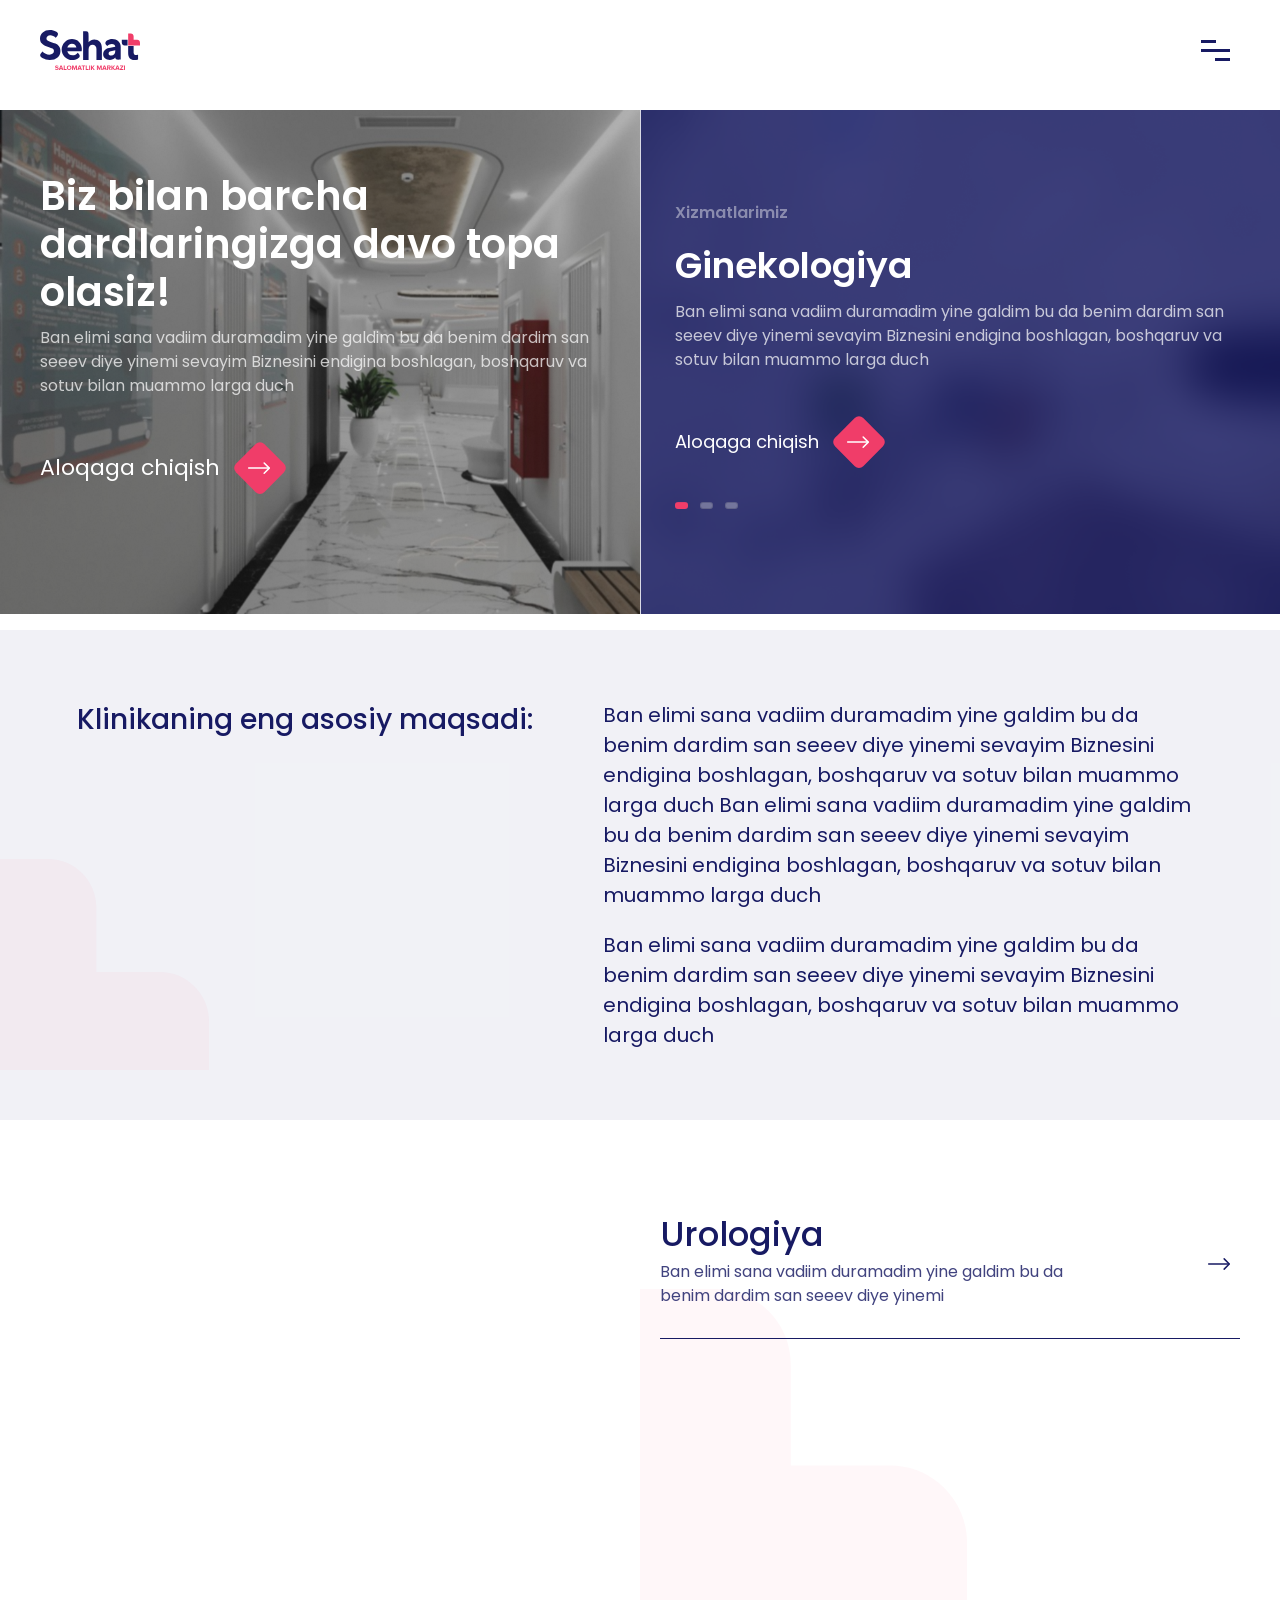
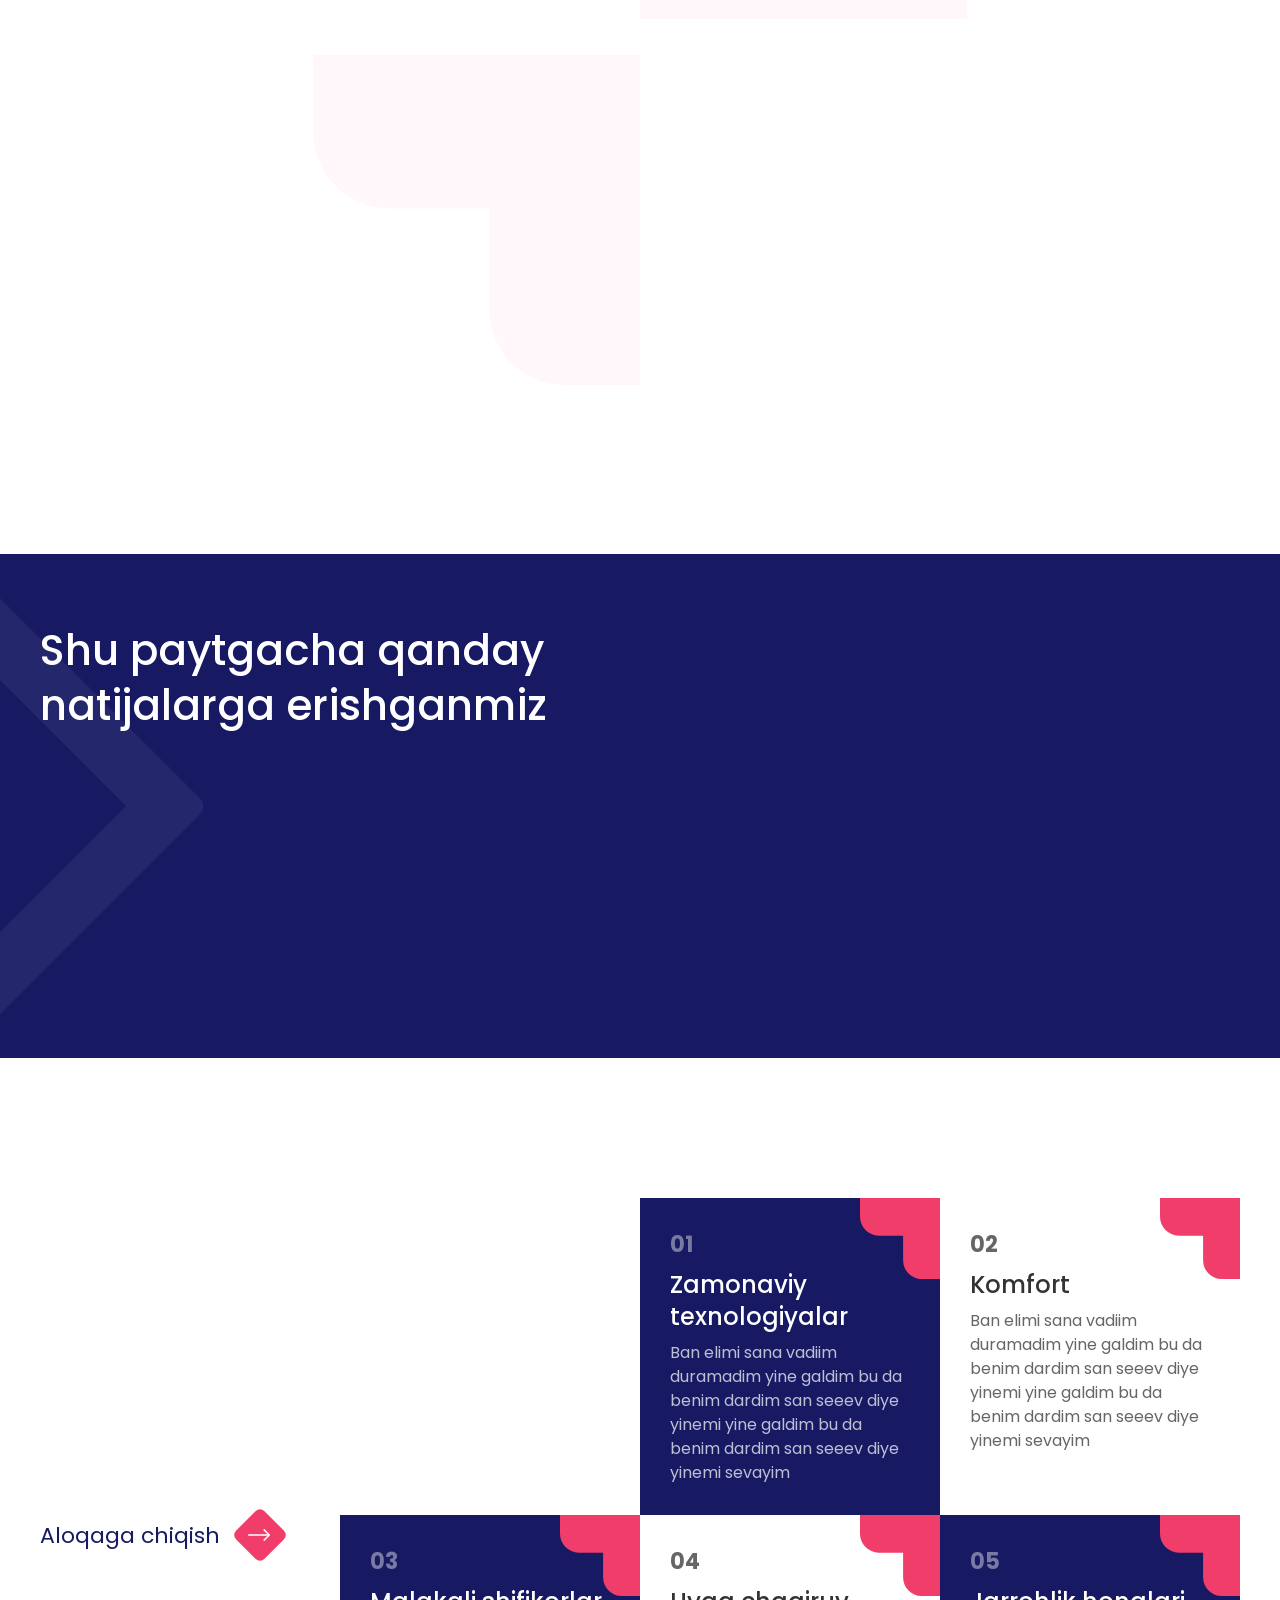
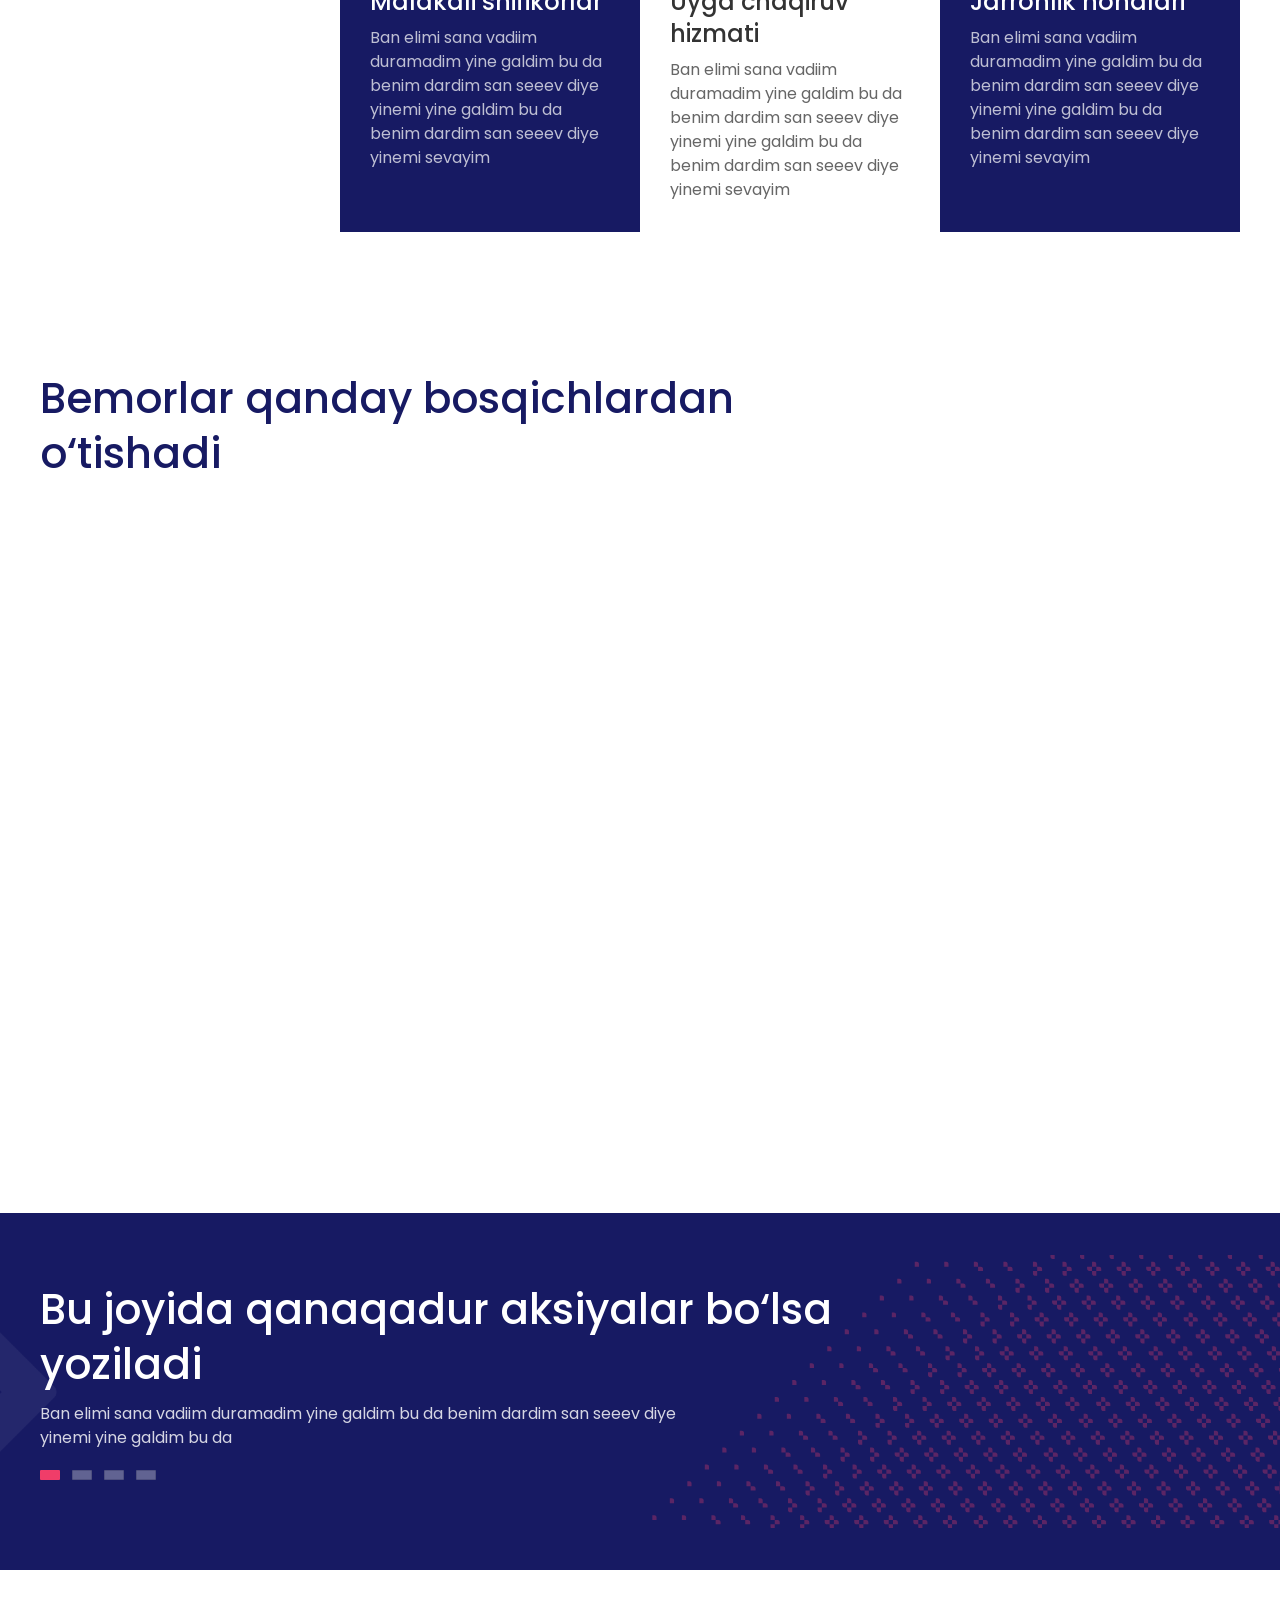
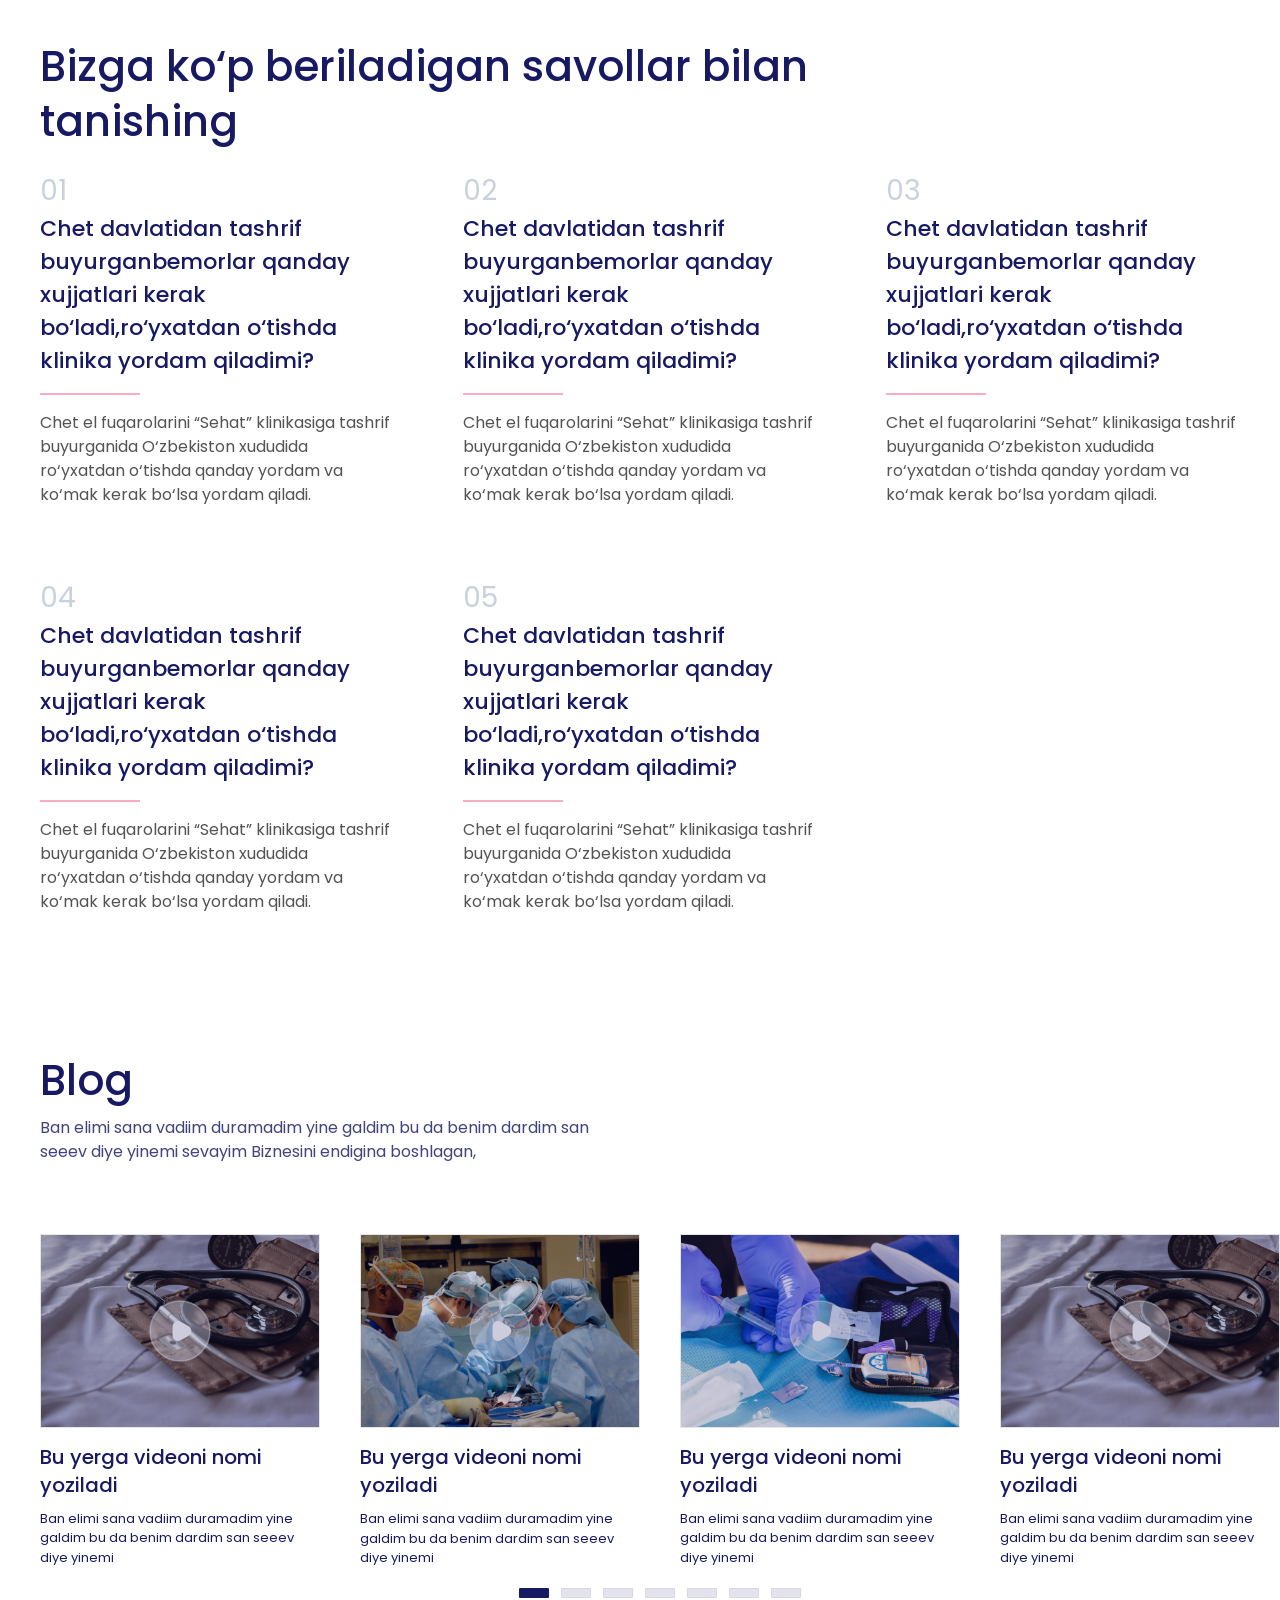
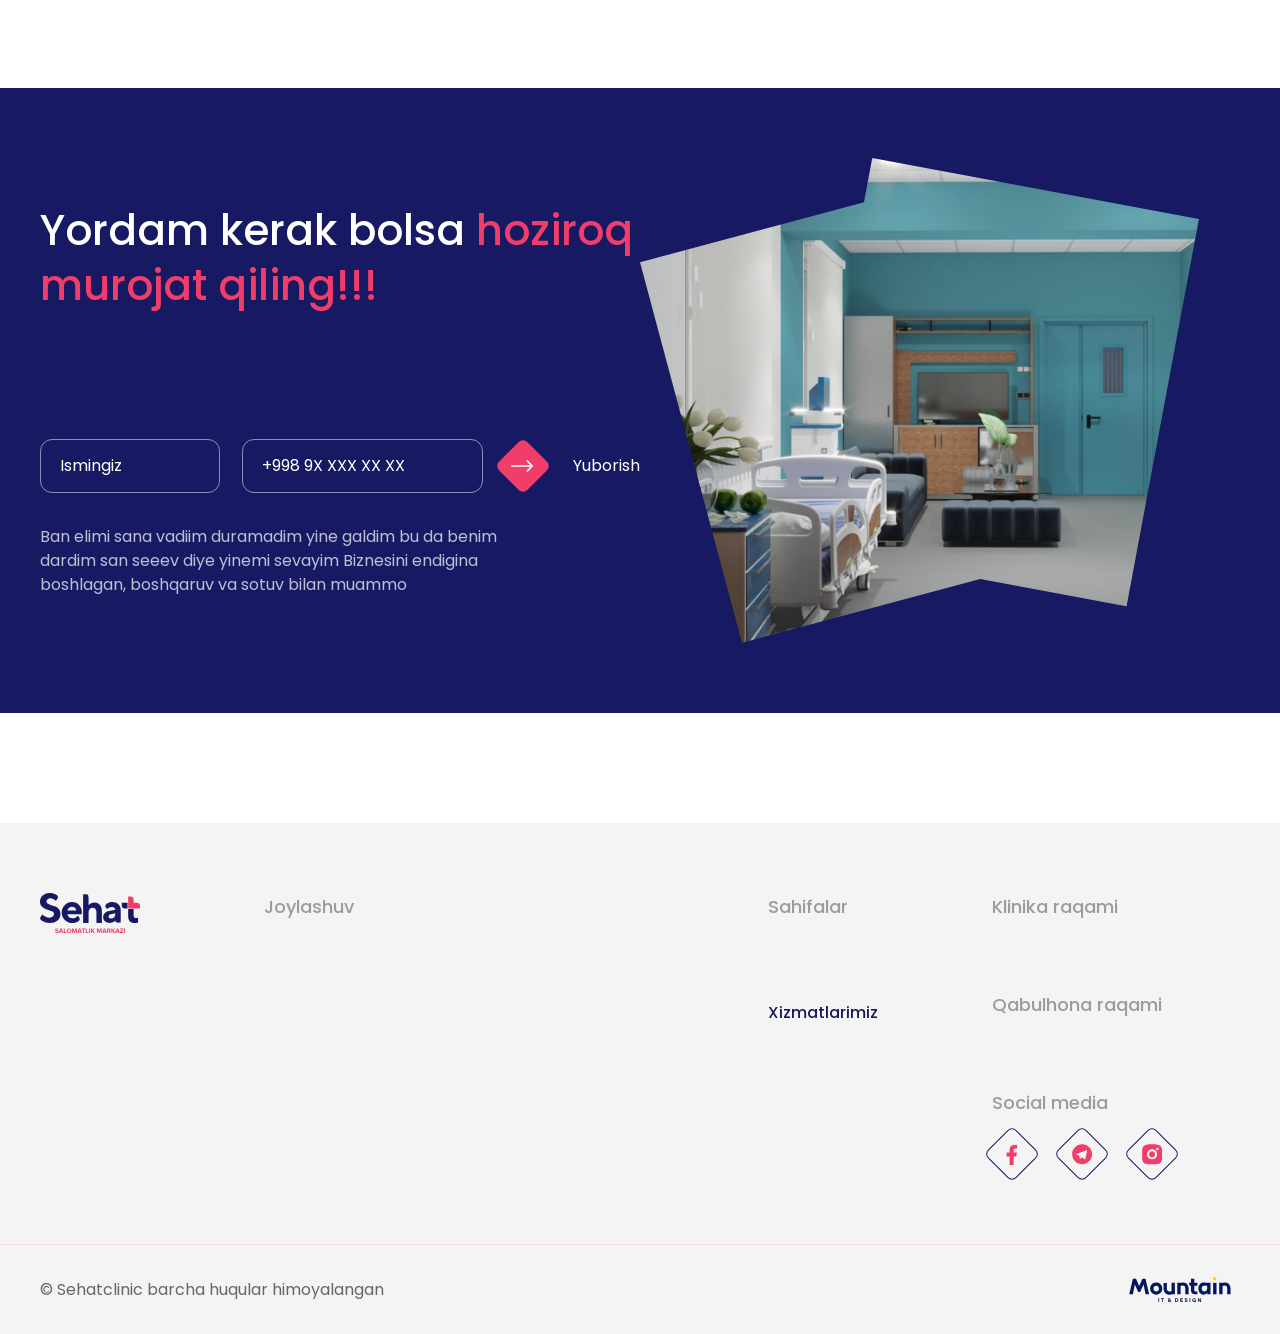
==== commit 6ff4fb3a: "Added" ====
--- a/index.html
+++ b/index.html
@@ -92,6 +92,9 @@
                                                 Xizmatlarimiz
                                             </a>
                                         </li>
+                                        <div>
+                                            <hr class="border-none w-full h-[1px] bg-[#fff] bg-opacity-[0.06]">
+                                        </div>
                                         <li class="uk-flex uk-flex-right">
                                             <a href="gallery.html" class="font-400 animBottom"
                                                 style="visibility: hidden;">
@@ -744,7 +747,7 @@
                                     src="../assets/images/icons/digitals-pattern.svg" alt="img">
                                 <img class="absolute top-0 right-[-10px] w-full h-full object-cover"
                                     src="../assets/images/icons/digital-back.svg" alt="icon">
-                                <div class="bg-[#fff] p-[10px] sm:p-[30px] overflow-hidden h-full">
+                                <div class="bg-[#fff] p-[24px] sm:p-[30px] overflow-hidden h-full">
                                     <span class="title font-[600]">12</span>
                                     <p class="text-[#171A63] sm:text-lg font-[600]">Malakali shifokorlarimiz</p>
                                 </div>
@@ -756,7 +759,7 @@
                                     src="../assets/images/icons/digitals-pattern.svg" alt="img">
                                 <img class="absolute top-0 right-[-10px] w-full h-full object-cover"
                                     src="../assets/images/icons/digital-back.svg" alt="icon">
-                                <div class="bg-[#fff] p-[10px] sm:p-[30px] overflow-hidden h-full">
+                                <div class="bg-[#fff] p-[24px] sm:p-[30px] overflow-hidden h-full">
                                     <span class="title font-[600]">42</span>
                                     <p class="text-[#171A63] sm:text-lg font-[600]">Rozi bemorlarimiz</p>
                                 </div>
@@ -768,7 +771,7 @@
                                     src="../assets/images/icons/digitals-pattern.svg" alt="img">
                                 <img class="absolute top-0 right-[-10px] w-full h-full object-cover"
                                     src="../assets/images/icons/digital-back.svg" alt="icon">
-                                <div class="bg-[#fff] p-[10px] sm:p-[30px] overflow-hidden h-full">
+                                <div class="bg-[#fff] p-[24px] sm:p-[30px] overflow-hidden h-full">
                                     <span class="title font-[600]">7</span>
                                     <p class="text-[#171A63] sm:text-lg font-[600]">Yo‘nalishlarimiz bor</p>
                                 </div>
@@ -780,7 +783,7 @@
                                     src="../assets/images/icons/digitals-pattern.svg" alt="img">
                                 <img class="absolute top-0 right-[-10px] w-full h-full object-cover"
                                     src="../assets/images/icons/digital-back.svg" alt="icon">
-                                <div class="bg-[#fff] p-[10px] sm:p-[30px] overflow-hidden h-full">
+                                <div class="bg-[#fff] p-[24px] sm:p-[30px] overflow-hidden h-full">
                                     <span class="title font-[600]">5</span>
                                     <p class="text-[#171A63] sm:text-lg font-[600]">Yillik tajriba</p>
                                 </div>
--- a/assets/css/custom.css
+++ b/assets/css/custom.css
@@ -388,6 +388,18 @@
     padding-left: 0px;
     padding-right: 0px;
   }
+  .main-contents-wrapper-about {
+    background-image: url("../images/about/main-img-back.png");
+  }
+  .main-contents-wrapper-service {
+    background-image: url("../images/service/main-img-back.png");
+  }
+  .main-contents-wrapper-gallery {
+    background-image: url("../images/gallery/main-img-back.png");
+  }
+  .main-contents-wrapper-contact {
+    background-image: url("../images/contact/main-img-back.png");
+  }
   .title {
     font-size: 36px;
   }
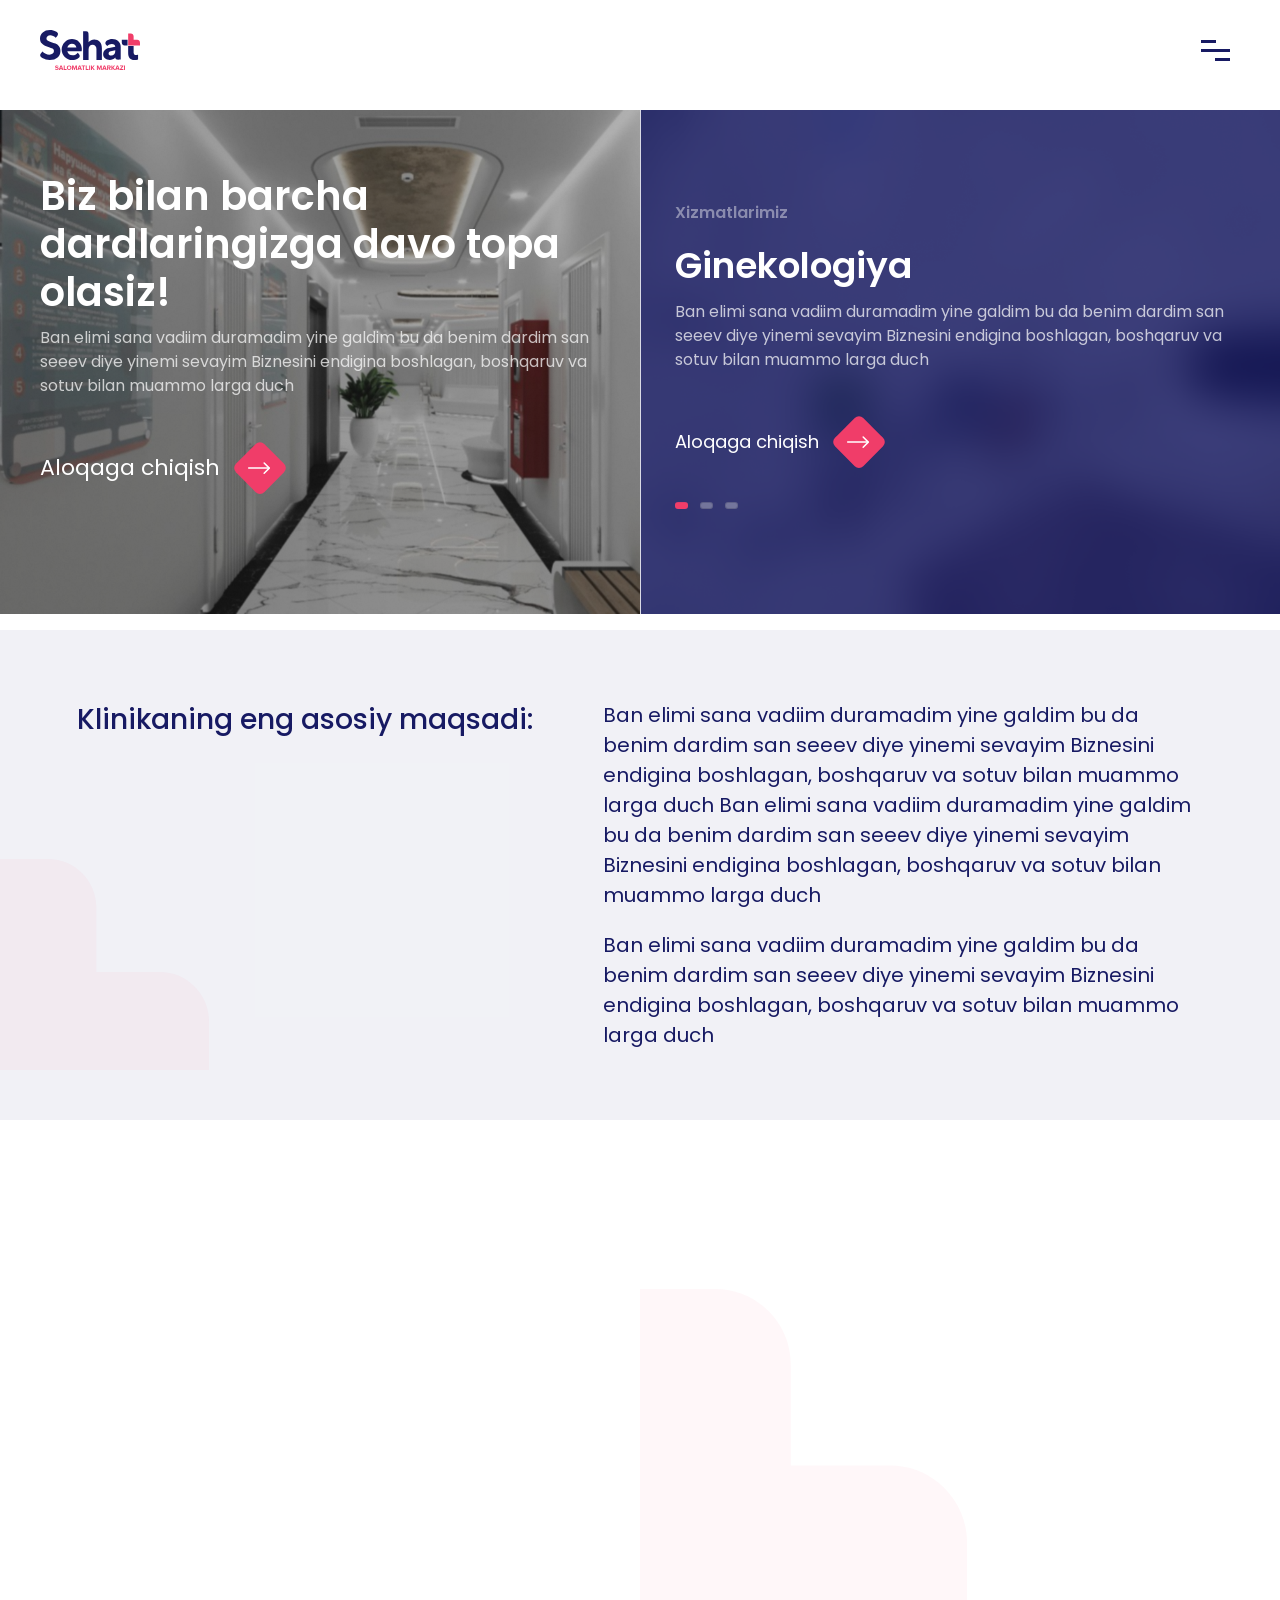
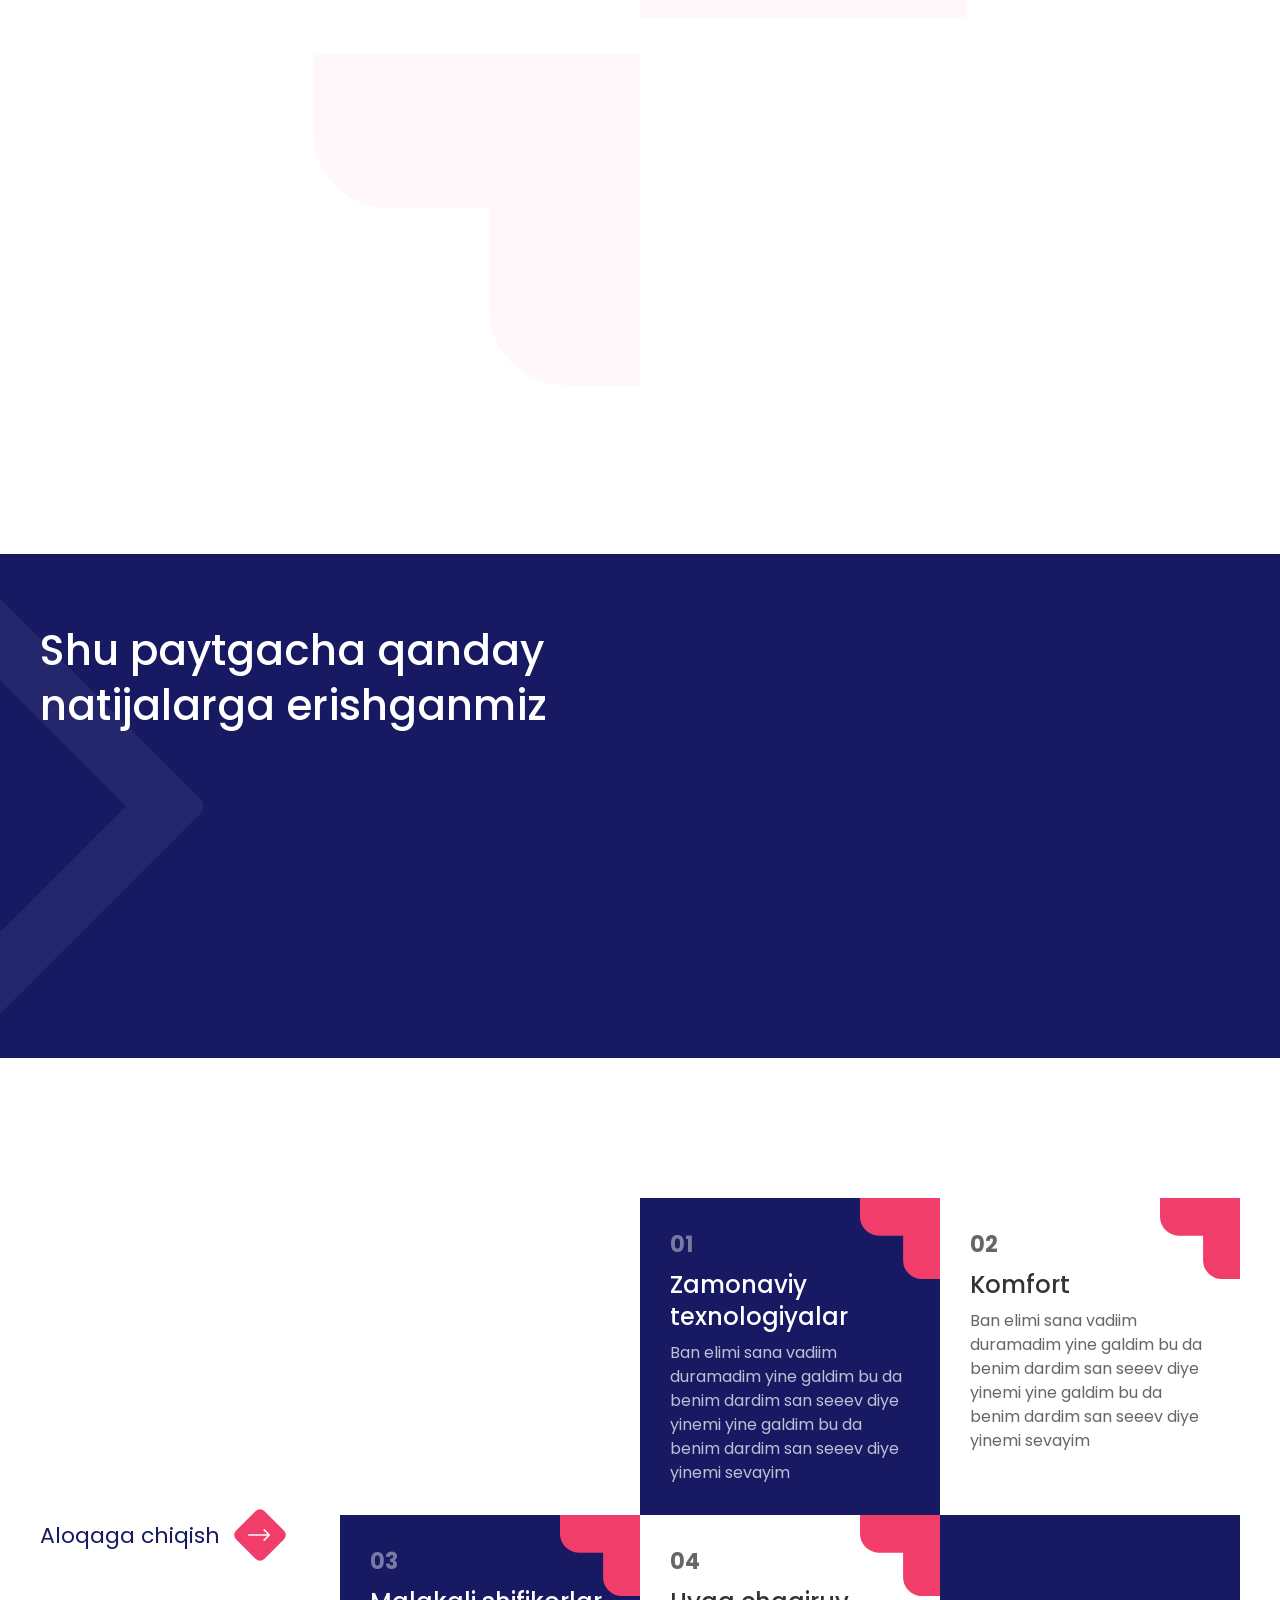
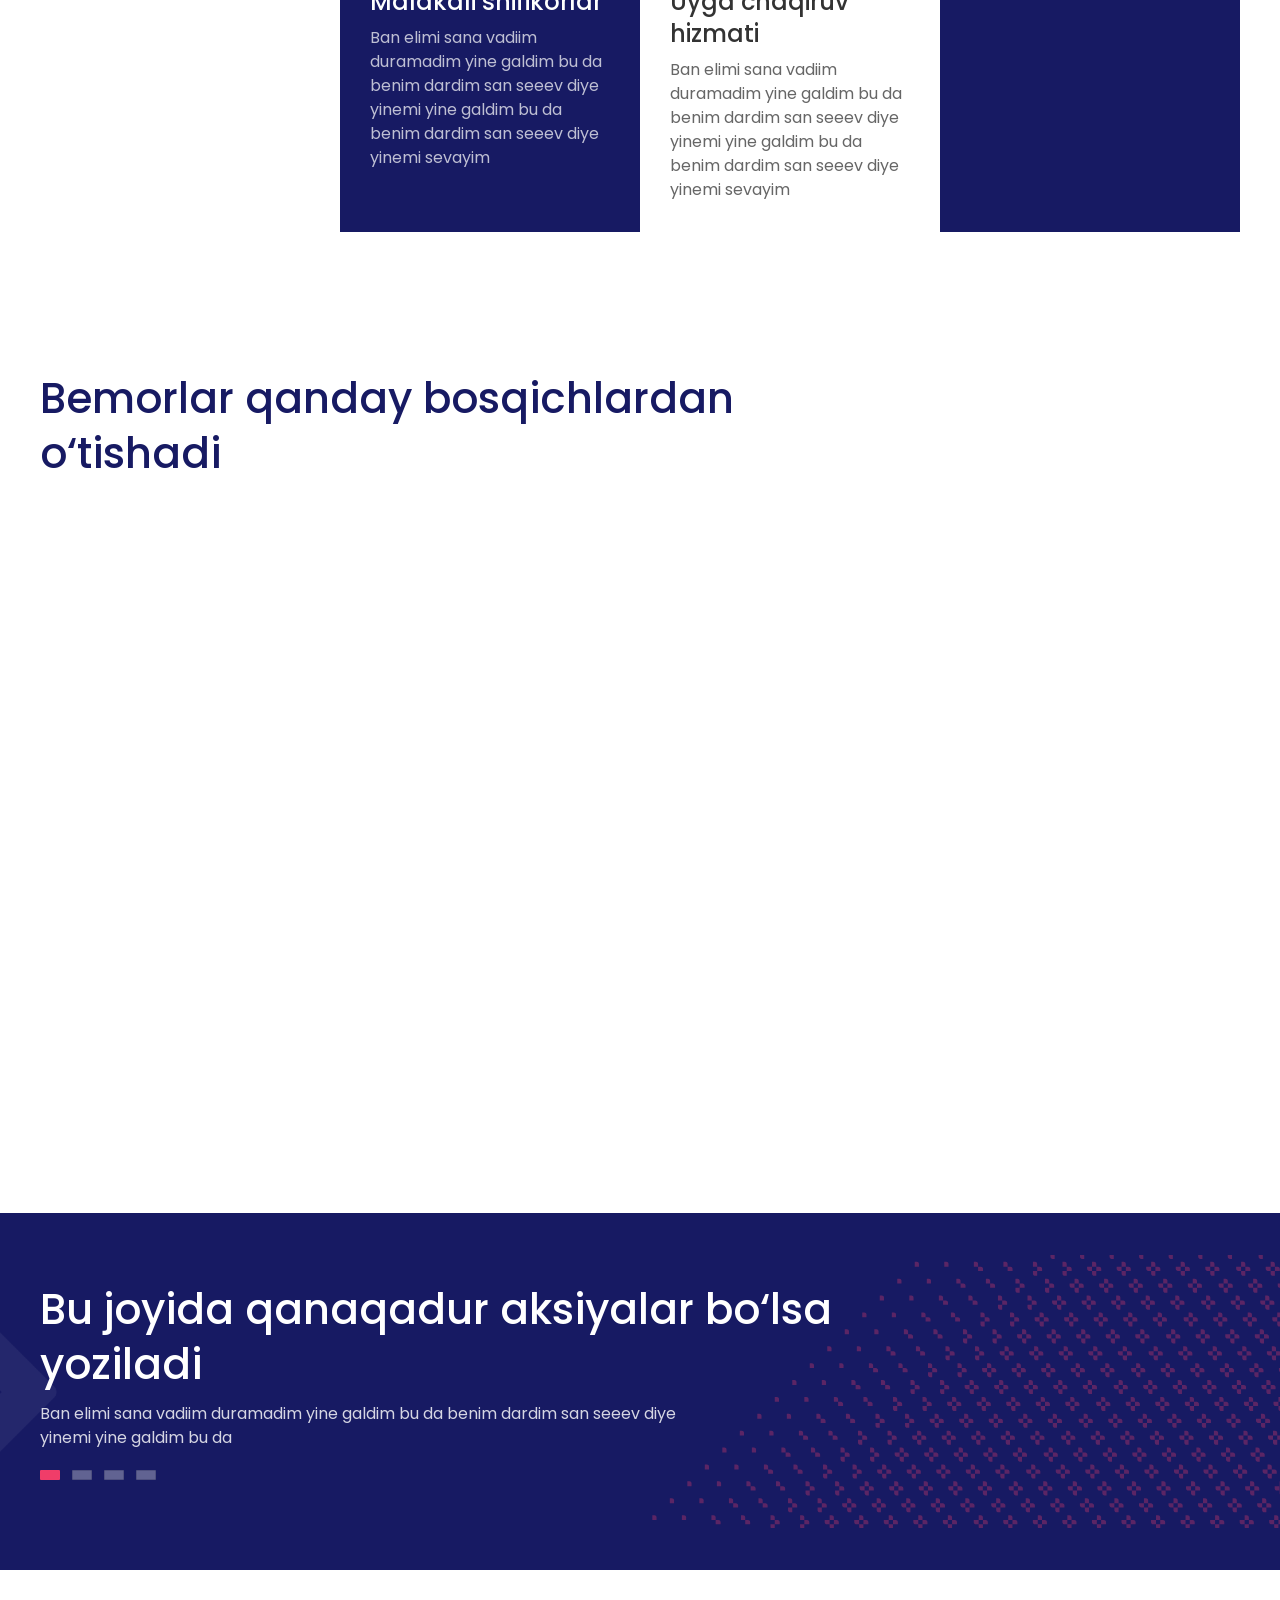
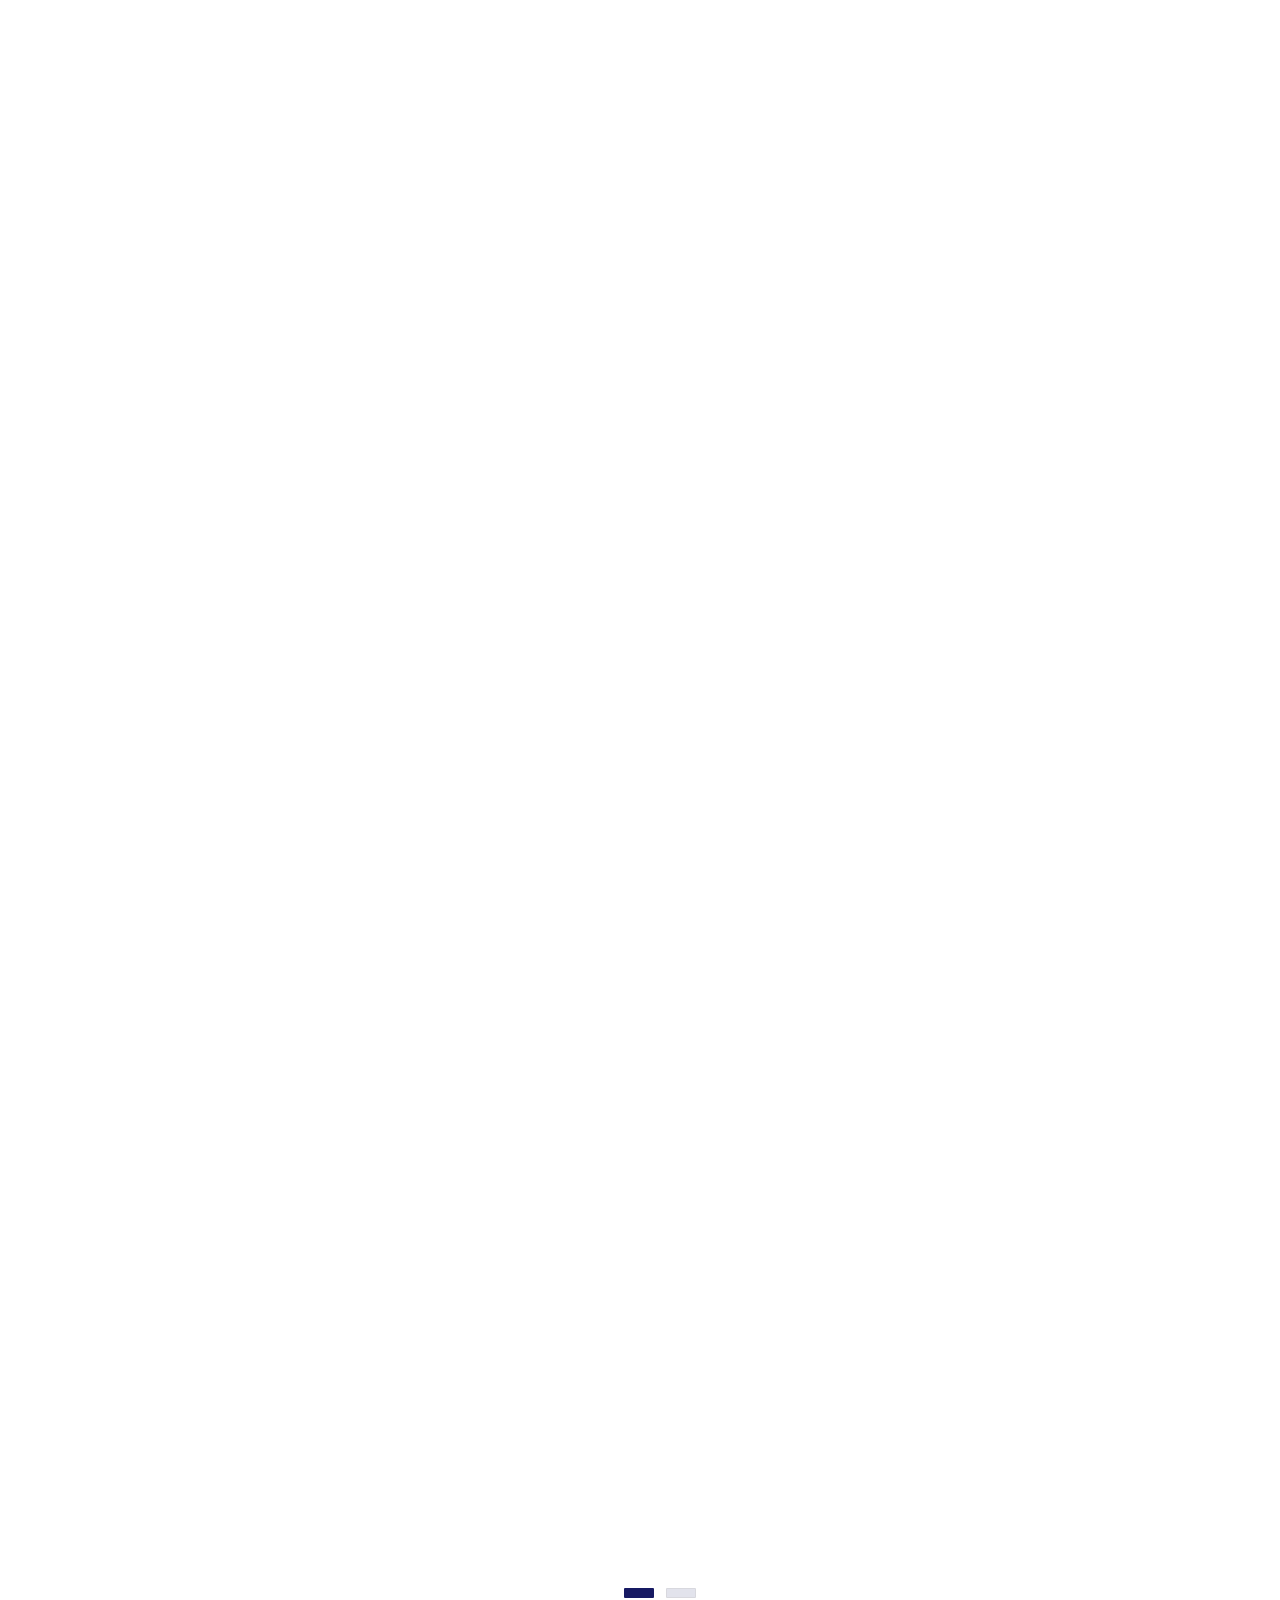
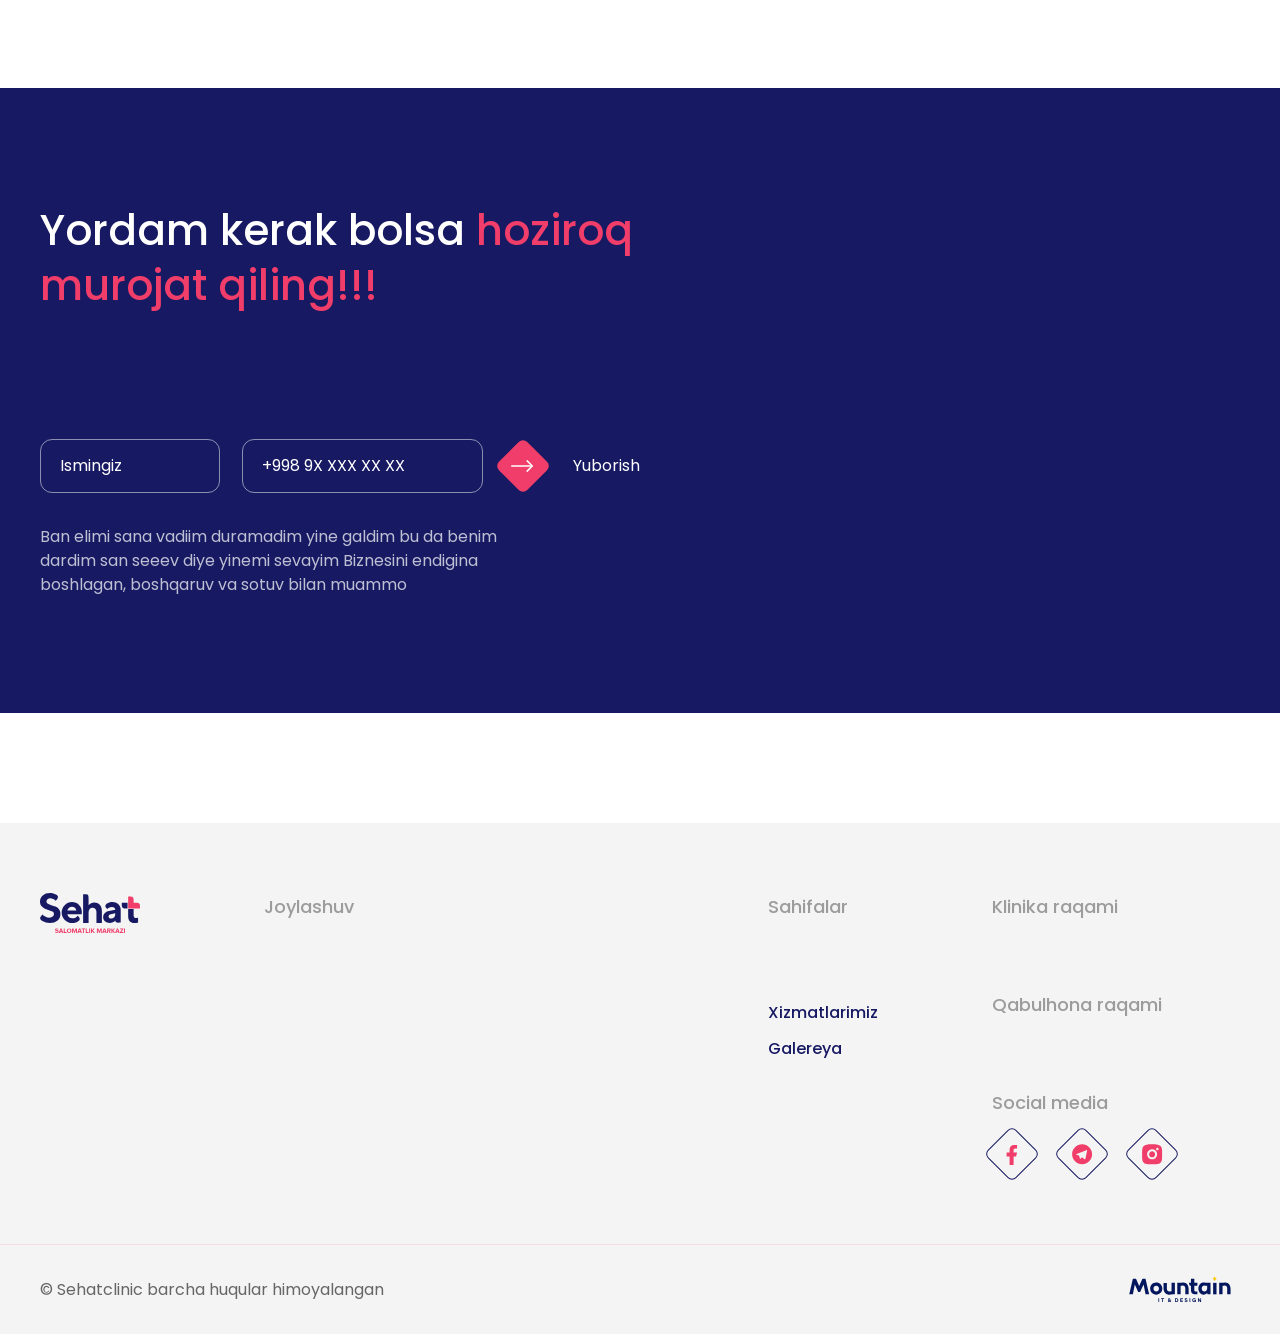
==== commit efafae86: "Added" ====
--- a/index.html
+++ b/index.html
@@ -1484,18 +1484,27 @@
         </div>
     </footer>
 
-    <div id="overlay" class="fixed top-0 left-0 w-full h-full z-[999999999]" style="display: none;">
+    <div id="overlay" class="fixed top-0 left-0 w-full h-full z-[999999999]">
         <div class="bg-[#171A63] w-full h-full flex items-center flex-col justify-center">
-            <div class="lds-ring"><div></div><div></div><div></div><div></div></div>
+            <div class="lds-ring">
+                <div></div>
+                <div></div>
+                <div></div>
+                <div></div>
+            </div>
         </div>
     </div>
 
+    <script src="../assets/js/custom.js"></script>
     <script src="../assets/js/uikit-icons.min.js"></script>
     <script src="../assets/js/uikit.min.js"></script>
     <script src="https://unpkg.com/aos@2.3.1/dist/aos.js"></script>
-    <script src="../assets/js/custom.js"></script>
     <script src="../assets/js/store.js"></script>
 
+    <script>
+        AOS.init();
+    </script>
+
 </body>
 
 </html>
